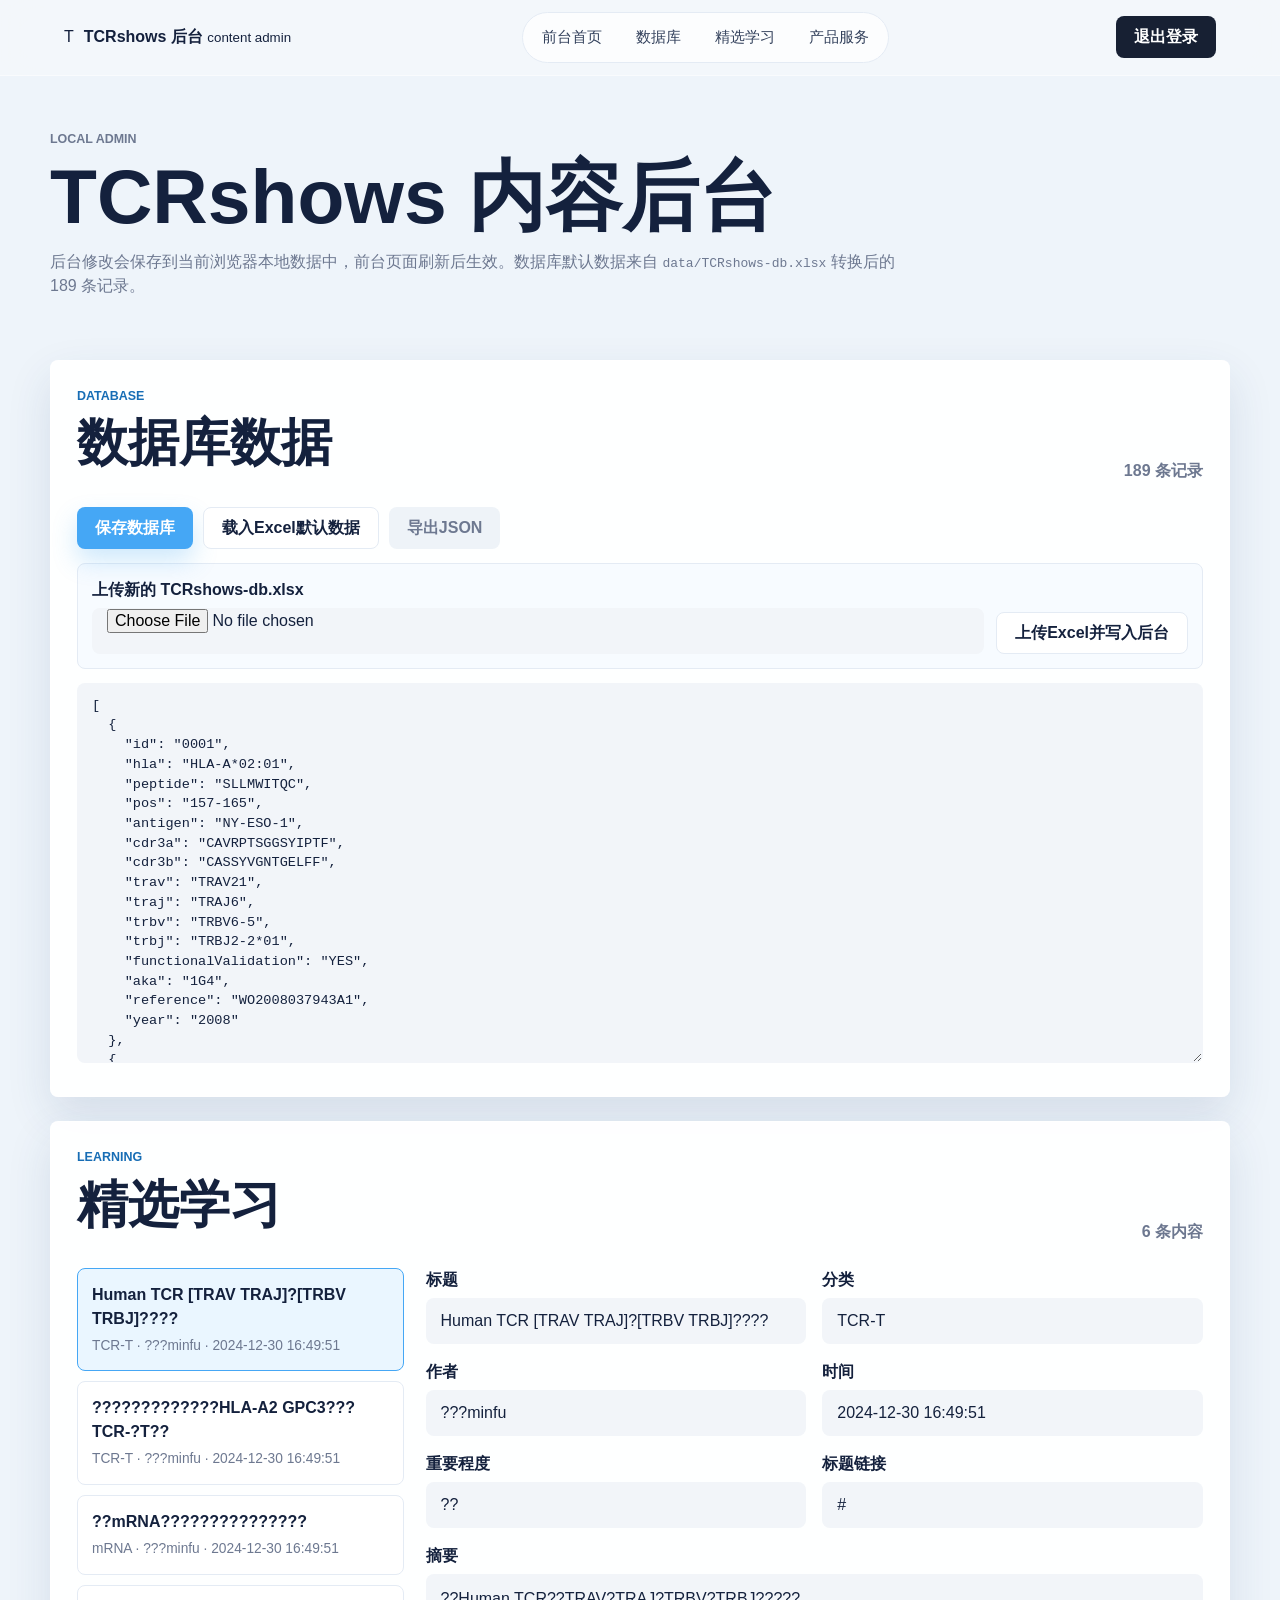
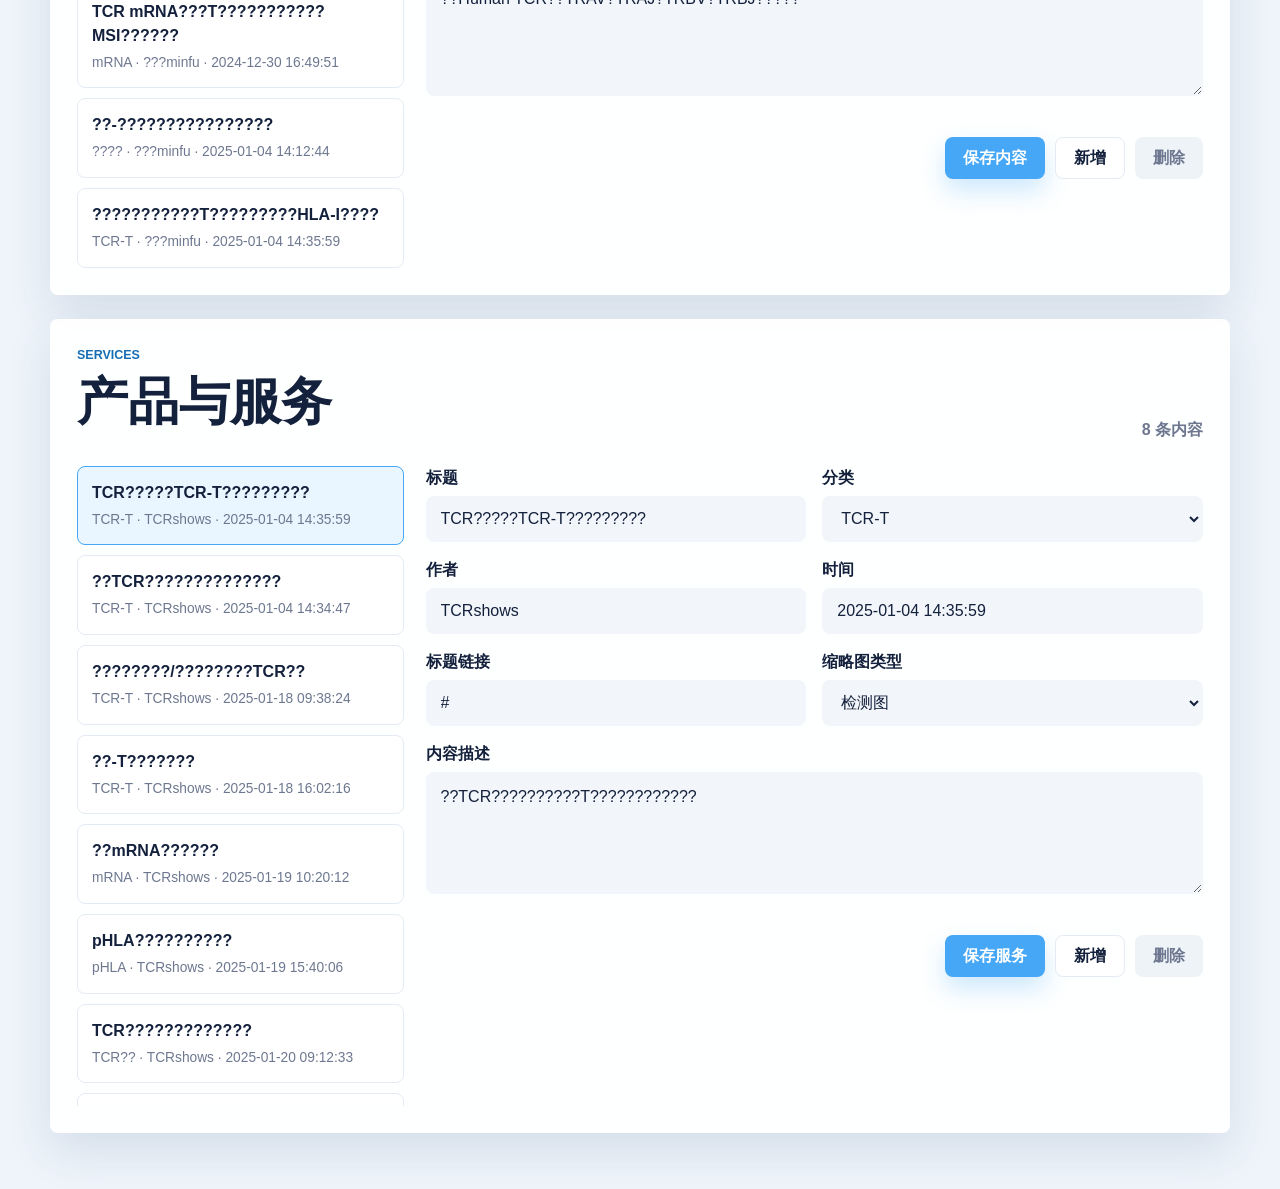
==== admin.html @ 53b0a0fb "Initial TCRshows website" ====
<!doctype html>
<html lang="zh-CN">
  <head>
    <meta charset="UTF-8" />
    <meta name="viewport" content="width=device-width, initial-scale=1.0" />
    <title>TCRshows | 后台管理</title>
    <link rel="icon" href="assets/tcrshows-logo-circle.png" />
    <link rel="stylesheet" href="styles.css" />
  </head>
  <body class="admin-page">
    <header class="site-header" id="top">
      <a class="brand" href="index.html#home" aria-label="返回TCRshows首页">
        <span class="brand-mark">T</span>
        <span>
          <strong>TCRshows 后台</strong>
          <small>content admin</small>
        </span>
      </a>

      <nav class="primary-nav" aria-label="后台导航">
        <a href="index.html">前台首页</a>
        <a href="#admin-db">数据库</a>
        <a href="#admin-articles">精选学习</a>
        <a href="#admin-services">产品服务</a>
      </nav>

      <a class="header-action" href="/api/auth/logout">退出登录</a>
    </header>

    <main class="admin-main">
      <section class="section admin-hero">
        <p class="eyebrow">Local admin</p>
        <h1>TCRshows 内容后台</h1>
        <p>
          后台修改会保存到当前浏览器本地数据中，前台页面刷新后生效。数据库默认数据来自
          <code>data/TCRshows-db.xlsx</code> 转换后的 189 条记录。
        </p>
      </section>

      <section class="section admin-panel" id="admin-db">
        <div class="section-heading inline-heading">
          <div>
            <p class="eyebrow">Database</p>
            <h2>数据库数据</h2>
          </div>
          <span class="admin-count" data-db-count></span>
        </div>

        <div class="admin-actions">
          <button class="button primary" type="button" data-save-db>保存数据库</button>
          <button class="button secondary" type="button" data-load-default-db>载入Excel默认数据</button>
          <button class="button quiet" type="button" data-export-db>导出JSON</button>
        </div>
        <div class="admin-upload">
          <label>
            <span>上传新的 TCRshows-db.xlsx</span>
            <input type="file" accept=".xlsx" data-db-xlsx />
          </label>
          <button class="button secondary" type="button" data-upload-xlsx>上传Excel并写入后台</button>
        </div>
        <textarea
          class="admin-textarea"
          data-db-json
          spellcheck="false"
          aria-label="数据库JSON"
        ></textarea>
      </section>

      <section class="section admin-panel" id="admin-articles">
        <div class="section-heading inline-heading">
          <div>
            <p class="eyebrow">Learning</p>
            <h2>精选学习</h2>
          </div>
          <span class="admin-count" data-article-count></span>
        </div>

        <div class="admin-editor">
          <div class="admin-list" data-article-list-admin></div>
          <form class="admin-form" data-article-form>
            <input type="hidden" name="index" />
            <label>
              <span>标题</span>
              <input name="title" required />
            </label>
            <label>
              <span>分类</span>
              <input name="category" placeholder="TCR-T / mRNA / 肿瘤免疫" required />
            </label>
            <label>
              <span>作者</span>
              <input name="author" required />
            </label>
            <label>
              <span>时间</span>
              <input name="date" placeholder="2025-01-04 14:12:44" required />
            </label>
            <label>
              <span>重要程度</span>
              <input name="level" placeholder="重要 / 一般" />
            </label>
            <label>
              <span>标题链接</span>
              <input name="url" placeholder="detail.html 或 https://..." />
            </label>
            <label class="full-span">
              <span>摘要</span>
              <textarea name="summary" rows="4"></textarea>
            </label>
            <div class="form-actions">
              <button class="button primary" type="submit">保存内容</button>
              <button class="button secondary" type="button" data-new-article>新增</button>
              <button class="button quiet" type="button" data-delete-article>删除</button>
            </div>
          </form>
        </div>
      </section>

      <section class="section admin-panel" id="admin-services">
        <div class="section-heading inline-heading">
          <div>
            <p class="eyebrow">Services</p>
            <h2>产品与服务</h2>
          </div>
          <span class="admin-count" data-service-count></span>
        </div>

        <div class="admin-editor">
          <div class="admin-list" data-service-list-admin></div>
          <form class="admin-form" data-service-form>
            <input type="hidden" name="index" />
            <label>
              <span>标题</span>
              <input name="title" required />
            </label>
            <label>
              <span>分类</span>
              <select name="category" required>
                <option>TCR-T</option>
                <option>mRNA</option>
                <option>pHLA</option>
                <option>TCR蛋白</option>
                <option>细胞株构建</option>
              </select>
            </label>
            <label>
              <span>作者</span>
              <input name="author" required />
            </label>
            <label>
              <span>时间</span>
              <input name="date" placeholder="2025-01-18 16:02:16" required />
            </label>
            <label>
              <span>标题链接</span>
              <input name="url" placeholder="detail.html 或 https://..." />
            </label>
            <label>
              <span>缩略图类型</span>
              <select name="art">
                <option value="assay-plot">检测图</option>
                <option value="apc-art">APC</option>
                <option value="tube-art">试管</option>
                <option value="cell-art">细胞</option>
                <option value="mrna-art">mRNA</option>
                <option value="phla-art">pHLA</option>
                <option value="protein-art">蛋白</option>
              </select>
            </label>
            <label class="full-span">
              <span>内容描述</span>
              <textarea name="text" rows="4"></textarea>
            </label>
            <div class="form-actions">
              <button class="button primary" type="submit">保存服务</button>
              <button class="button secondary" type="button" data-new-service>新增</button>
              <button class="button quiet" type="button" data-delete-service>删除</button>
            </div>
          </form>
        </div>
      </section>
    </main>

    <script src="data/site-data.js"></script>
    <script src="admin.js"></script>
  </body>
</html>
---- styles.css ----
:root {
  --bg: #f4f7fb;
  --panel: #ffffff;
  --ink: #14213d;
  --muted: #6d7890;
  --line: #e4ebf4;
  --blue: #45a7f5;
  --blue-dark: #176db5;
  --mint: #54d7c4;
  --green: #57cc8a;
  --coral: #ff8f70;
  --amber: #f3c85f;
  --shadow: 0 18px 45px rgba(29, 69, 112, 0.12);
  --radius: 8px;
}

* {
  box-sizing: border-box;
}

html {
  scroll-padding-top: 64px;
  scroll-behavior: smooth;
}

body {
  margin: 0;
  background: var(--bg);
  color: var(--ink);
  font-family:
    Inter, "PingFang SC", "Microsoft YaHei", "Noto Sans CJK SC", Arial,
    sans-serif;
  line-height: 1.5;
}

a {
  color: inherit;
  text-decoration: none;
}

button,
input,
select,
textarea {
  font: inherit;
}

button {
  cursor: pointer;
}

img {
  display: block;
  max-width: 100%;
}

[hidden] {
  display: none !important;
}

.sr-only {
  position: absolute;
  width: 1px;
  height: 1px;
  padding: 0;
  margin: -1px;
  overflow: hidden;
  clip: rect(0, 0, 0, 0);
  white-space: nowrap;
  border: 0;
}

.site-header {
  position: sticky;
  top: 0;
  z-index: 20;
  display: flex;
  align-items: center;
  justify-content: space-between;
  gap: 24px;
  min-height: 72px;
  padding: 12px clamp(20px, 5vw, 72px);
  border-bottom: 1px solid rgba(255, 255, 255, 0.44);
  background: rgba(244, 247, 251, 0.86);
  backdrop-filter: blur(18px);
}

.brand {
  display: inline-flex;
  align-items: center;
  gap: 10px;
  min-width: 230px;
}

.brand-logo-frame {
  display: grid;
  width: 48px;
  height: 48px;
  flex: 0 0 auto;
  place-items: center;
  overflow: hidden;
  border: 2px solid rgba(69, 167, 245, 0.18);
  border-radius: 50%;
  background: #fff;
  box-shadow: 0 10px 22px rgba(20, 33, 61, 0.08);
}

.brand-logo {
  width: 100%;
  height: 100%;
  object-fit: cover;
  object-position: center;
}

.brand-text {
  display: grid;
  gap: 1px;
  line-height: 1.1;
}

.brand-text strong {
  color: var(--blue-dark);
  font-size: 1.08rem;
  font-weight: 900;
}

.brand-text small {
  color: var(--muted);
  font-size: 0.72rem;
  white-space: nowrap;
}

.primary-nav {
  display: flex;
  align-items: center;
  gap: 6px;
  padding: 5px;
  border: 1px solid var(--line);
  border-radius: 999px;
  background: rgba(255, 255, 255, 0.75);
}

.primary-nav a {
  padding: 8px 14px;
  border-radius: 999px;
  color: #33415c;
  font-size: 0.95rem;
}

.primary-nav a:hover,
.primary-nav a:focus-visible {
  background: #e9f5ff;
  color: var(--blue-dark);
}

.header-action,
.button {
  display: inline-flex;
  min-height: 42px;
  align-items: center;
  justify-content: center;
  border: 0;
  border-radius: var(--radius);
  font-weight: 700;
  transition:
    transform 160ms ease,
    box-shadow 160ms ease,
    background 160ms ease;
}

.header-action {
  padding: 0 18px;
  background: #172033;
  color: #fff;
  white-space: nowrap;
}

.button {
  padding: 0 18px;
}

.button:hover,
.header-action:hover {
  transform: translateY(-1px);
}

.button.primary {
  background: var(--blue);
  color: #fff;
  box-shadow: 0 12px 25px rgba(69, 167, 245, 0.25);
}

.button.secondary {
  border: 1px solid var(--line);
  background: #fff;
  color: var(--ink);
}

.button.quiet {
  background: #eef3f8;
  color: var(--muted);
}

.login-page {
  min-height: 100vh;
  background:
    radial-gradient(circle at 20% 16%, rgba(84, 215, 196, 0.22), transparent 32%),
    radial-gradient(circle at 84% 18%, rgba(69, 167, 245, 0.22), transparent 30%),
    var(--bg);
}

.login-shell {
  display: grid;
  min-height: 100vh;
  place-items: center;
  padding: 28px;
}

.login-card {
  width: min(430px, 100%);
  padding: 28px;
  border: 1px solid rgba(255, 255, 255, 0.78);
  border-radius: var(--radius);
  background: rgba(255, 255, 255, 0.94);
  box-shadow: var(--shadow);
}

.login-brand {
  display: inline-flex;
  align-items: center;
  gap: 12px;
  margin-bottom: 24px;
}

.login-logo-frame {
  display: grid;
  width: 54px;
  height: 54px;
  place-items: center;
  overflow: hidden;
  border: 2px solid rgba(69, 167, 245, 0.18);
  border-radius: 50%;
  background: #fff;
}

.login-logo {
  width: 100%;
  height: 100%;
  object-fit: cover;
}

.login-brand strong,
.login-brand small {
  display: block;
}

.login-brand strong {
  color: var(--blue-dark);
  font-size: 1.16rem;
}

.login-brand small,
.login-card p {
  color: var(--muted);
}

.login-card h1 {
  font-size: clamp(2rem, 5vw, 3rem);
}

.login-error {
  padding: 10px 12px;
  border: 1px solid rgba(255, 143, 112, 0.42);
  border-radius: var(--radius);
  background: rgba(255, 143, 112, 0.12);
  color: #b94d33;
  font-weight: 700;
}

.login-form {
  display: grid;
  gap: 16px;
  margin-top: 22px;
}

.section {
  width: min(1180px, calc(100% - 40px));
  margin: 0 auto;
  scroll-margin-top: 64px;
}

.hero {
  position: relative;
  display: grid;
  grid-template-columns: minmax(0, 1.04fr) minmax(350px, 0.76fr);
  gap: 28px;
  min-height: calc(100vh - 72px);
  padding: 68px 0 44px;
  align-items: center;
}

.hero::before {
  position: absolute;
  inset: 18px -6vw auto -6vw;
  z-index: -1;
  height: min(70vh, 620px);
  border-bottom-left-radius: 60px;
  border-bottom-right-radius: 60px;
  background:
    radial-gradient(circle at 78% 18%, rgba(243, 200, 95, 0.28), transparent 24%),
    linear-gradient(135deg, #4c9bf4 0%, #56dac2 62%, #f4fbf7 100%);
  content: "";
}

.hero-content {
  max-width: 720px;
  color: #fff;
}

.eyebrow {
  margin: 0 0 10px;
  color: var(--blue-dark);
  font-size: 0.78rem;
  font-weight: 800;
  letter-spacing: 0;
  text-transform: uppercase;
}

.hero .eyebrow {
  color: rgba(255, 255, 255, 0.86);
}

h1,
h2,
h3,
p {
  margin-top: 0;
}

h1 {
  margin-bottom: 14px;
  font-size: clamp(3.2rem, 8vw, 6.5rem);
  line-height: 0.98;
  letter-spacing: 0;
}

h2 {
  margin-bottom: 12px;
  font-size: clamp(2rem, 4vw, 3.3rem);
  line-height: 1.08;
  letter-spacing: 0;
}

h3 {
  margin-bottom: 8px;
  font-size: 1.2rem;
  letter-spacing: 0;
}

.hero-copy {
  max-width: 660px;
  color: rgba(255, 255, 255, 0.92);
  font-size: clamp(1.04rem, 1.8vw, 1.28rem);
}

.global-search {
  display: grid;
  grid-template-columns: 28px minmax(0, 1fr) auto;
  gap: 10px;
  align-items: center;
  max-width: 720px;
  min-height: 62px;
  margin: 30px 0 18px;
  padding: 8px 8px 8px 20px;
  border-radius: 999px;
  background: #fff;
  box-shadow: var(--shadow);
}

.search-icon {
  position: relative;
  width: 22px;
  height: 22px;
  border: 3px solid #95a2b6;
  border-radius: 50%;
}

.search-icon::after {
  position: absolute;
  right: -8px;
  bottom: -6px;
  width: 10px;
  height: 3px;
  border-radius: 99px;
  background: #95a2b6;
  transform: rotate(45deg);
  content: "";
}

.global-search input {
  min-width: 0;
  border: 0;
  outline: 0;
  color: var(--ink);
}

.global-search button {
  min-height: 46px;
  padding: 0 22px;
  border: 0;
  border-radius: 999px;
  background: #172033;
  color: #fff;
  font-weight: 700;
}

.hero-actions {
  display: flex;
  flex-wrap: wrap;
  gap: 12px;
}

.hero-panel {
  align-self: stretch;
  display: flex;
  flex-direction: column;
  gap: 16px;
  justify-content: center;
}

.metric-row {
  display: grid;
  grid-template-columns: repeat(2, minmax(0, 1fr));
  gap: 14px;
}

.metric-row > div,
.therapy-card,
.db-form,
.results-card,
.article-card,
.service-card,
.phone-reference {
  border: 1px solid rgba(255, 255, 255, 0.72);
  border-radius: var(--radius);
  background: rgba(255, 255, 255, 0.94);
  box-shadow: var(--shadow);
}

.metric-row > div {
  padding: 18px;
}

.metric {
  display: block;
  color: var(--blue-dark);
  font-size: 2.4rem;
  font-weight: 900;
  line-height: 1;
}

.metric-label {
  color: var(--muted);
  font-size: 0.9rem;
}

.therapy-card {
  overflow: hidden;
}

.therapy-carousel {
  position: relative;
  overflow: hidden;
  background: #eef7f7;
}

.therapy-track {
  display: flex;
  transition: transform 0.52s ease;
}

.therapy-slide {
  position: relative;
  flex: 0 0 100%;
  margin: 0;
  background: #eef7f7;
  overflow: hidden;
}

.therapy-card img {
  width: 100%;
  height: 360px;
  object-fit: contain;
  object-position: center;
  background: #eef7f7;
}

.therapy-slide figcaption {
  position: absolute;
  top: 14px;
  right: 14px;
  min-height: 30px;
  padding: 5px 10px;
  border-radius: 999px;
  background: rgba(255, 255, 255, 0.9);
  color: var(--blue-dark);
  font-size: 0.86rem;
  font-weight: 800;
  backdrop-filter: blur(8px);
}

.therapy-dots {
  position: absolute;
  right: 14px;
  bottom: 14px;
  display: flex;
  gap: 7px;
}

.therapy-dots button {
  width: 9px;
  height: 9px;
  padding: 0;
  border: 0;
  border-radius: 999px;
  background: rgba(255, 255, 255, 0.72);
  box-shadow: 0 0 0 1px rgba(23, 109, 181, 0.16);
  cursor: pointer;
}

.therapy-dots button.active {
  width: 24px;
  background: var(--blue-dark);
}

.therapy-card h2 {
  color: #4dbdb6;
  font-size: clamp(1.8rem, 3vw, 2.8rem);
}

.therapy-card p {
  color: var(--muted);
  margin-bottom: 0;
}

.quick-links {
  display: grid;
  grid-template-columns: repeat(3, minmax(0, 1fr));
  gap: 18px;
  margin-top: 8px;
  margin-bottom: 76px;
}

.quick-card {
  min-height: 142px;
  padding: 24px;
  border-radius: var(--radius);
  color: #111827;
  overflow: hidden;
  position: relative;
  box-shadow: var(--shadow);
}

.quick-card::after {
  position: absolute;
  right: -28px;
  bottom: -52px;
  width: 160px;
  height: 160px;
  border-radius: 32px;
  background: rgba(255, 255, 255, 0.22);
  transform: rotate(45deg);
  content: "";
}

.quick-card span,
.quick-card strong {
  display: block;
  position: relative;
  z-index: 1;
}

.quick-card span {
  margin-bottom: 18px;
  font-size: 1.85rem;
}

.quick-card strong {
  color: rgba(20, 33, 61, 0.62);
  font-size: 1.04rem;
}

.quick-card.blue {
  background: linear-gradient(135deg, #b8d8ff, #6eaaf9);
}

.quick-card.mint {
  background: linear-gradient(135deg, #b8fff0, #4cd8c3);
}

.quick-card.coral {
  background: linear-gradient(135deg, #ffe0c3, #ff9275);
}

.section-heading {
  max-width: 760px;
  margin-bottom: 24px;
}

#learning {
  scroll-margin-top: 68px;
}

#database,
#services {
  scroll-margin-top: 0;
}

.section-heading p:not(.eyebrow) {
  color: var(--muted);
}

.inline-heading {
  display: flex;
  align-items: end;
  justify-content: space-between;
  gap: 24px;
  max-width: none;
}

.split-section,
.services-section {
  padding: 72px 0 48px;
}

.database-layout {
  display: grid;
  grid-template-columns: 1fr;
  gap: 18px;
  align-items: start;
  min-width: 0;
}

.db-form,
.results-card {
  min-width: 0;
  max-width: 100%;
  padding: 22px;
}

.results-card {
  overflow: hidden;
}

.form-grid {
  display: grid;
  gap: 16px;
}

.db-form .form-grid {
  grid-template-columns: repeat(auto-fit, minmax(170px, 1fr));
}

label span {
  display: block;
  margin-bottom: 6px;
  color: var(--ink);
  font-weight: 800;
}

input,
select,
textarea {
  width: 100%;
  padding: 0 14px;
  border: 1px solid transparent;
  border-radius: var(--radius);
  background: #f2f5f9;
  color: var(--ink);
  outline: 0;
}

input,
select {
  min-height: 46px;
}

textarea {
  min-height: 110px;
  padding-block: 12px;
  resize: vertical;
}

input:focus,
select:focus,
textarea:focus {
  border-color: var(--blue);
  background: #fff;
  box-shadow: 0 0 0 4px rgba(69, 167, 245, 0.12);
}

.form-actions {
  display: flex;
  justify-content: flex-end;
  gap: 10px;
  margin-top: 18px;
}

.results-head {
  display: flex;
  align-items: center;
  justify-content: space-between;
  gap: 16px;
  margin-bottom: 12px;
}

.results-head span {
  color: var(--muted);
  font-size: 0.92rem;
}

.table-wrap {
  width: 100%;
  max-width: 100%;
  overflow-x: auto;
  overscroll-behavior-x: contain;
  padding-bottom: 4px;
}

table {
  width: 100%;
  min-width: 1620px;
  border-collapse: collapse;
}

th,
td {
  padding: 13px 12px;
  border-bottom: 1px solid var(--line);
  text-align: left;
  vertical-align: top;
}

th {
  color: #53627a;
  font-size: 0.82rem;
  white-space: nowrap;
  text-transform: uppercase;
}

td {
  color: #1d2a44;
  font-size: 0.95rem;
}

.segmented,
.chip-row {
  display: flex;
  gap: 8px;
  overflow-x: auto;
  padding-bottom: 2px;
}

.segmented button,
.chip-row button {
  min-height: 40px;
  padding: 0 16px;
  border: 1px solid var(--line);
  border-radius: 999px;
  background: #fff;
  color: #22304a;
  white-space: nowrap;
}

.segmented button.active,
.chip-row button.active {
  border-color: transparent;
  background: var(--blue);
  color: #fff;
}

.article-grid {
  display: grid;
  grid-template-columns: repeat(3, minmax(0, 1fr));
  gap: 18px;
  margin-bottom: 48px;
}

.article-card {
  position: relative;
  min-height: 210px;
  padding: 22px;
  overflow: hidden;
}

.article-card.important::after,
.article-card.normal::after {
  position: absolute;
  top: 0;
  right: 0;
  min-width: 74px;
  padding: 9px 14px;
  border-bottom-left-radius: var(--radius);
  color: #fff;
  text-align: center;
  font-weight: 800;
  content: attr(data-level);
}

.article-card.important::after {
  background: var(--blue);
}

.article-card.normal::after {
  background: var(--green);
}

.article-card h3 {
  width: calc(100% - 58px);
  min-height: 72px;
  font-size: 1.2rem;
}

.title-link {
  color: inherit;
}

.title-link:hover,
.title-link:focus-visible {
  color: var(--blue-dark);
}

.card-summary {
  margin: 14px 0 0;
  color: var(--muted);
  font-size: 0.92rem;
}

.tag {
  display: inline-flex;
  align-items: center;
  min-height: 28px;
  padding: 0 10px;
  border-radius: 3px;
  background: #dcefff;
  color: var(--blue-dark);
  font-weight: 700;
}

.article-card[data-category="mRNA"] .tag {
  background: #dff8f0;
  color: #279f79;
}

.article-card[data-category="肿瘤免疫"] .tag {
  background: #fff2d1;
  color: #ad7622;
}

.card-meta {
  display: flex;
  justify-content: space-between;
  gap: 16px;
  margin-top: 28px;
  padding-top: 14px;
  border-top: 1px solid var(--line);
  color: #8a95a8;
  font-size: 0.9rem;
}

.service-layout {
  display: grid;
  grid-template-columns: minmax(0, 1fr) 300px;
  gap: 22px;
  align-items: start;
}

.service-list {
  display: grid;
  gap: 16px;
}

.service-card {
  display: grid;
  grid-template-columns: 170px minmax(0, 1fr);
  gap: 22px;
  min-height: 172px;
  padding: 18px;
  align-items: center;
}

.service-art {
  display: grid;
  height: 132px;
  place-items: center;
  border-radius: var(--radius);
  background:
    linear-gradient(135deg, rgba(84, 215, 196, 0.17), rgba(69, 167, 245, 0.2)),
    #f7fbff;
  overflow: hidden;
}

.assay-plot,
.apc-art,
.tube-art,
.cell-art,
.mrna-art,
.phla-art,
.protein-art {
  display: block;
  position: relative;
  width: 110px;
  height: 86px;
}

.assay-plot {
  border-left: 2px solid #33415c;
  border-bottom: 2px solid #33415c;
  background:
    radial-gradient(circle at 31% 36%, #4c9bf4 0 3px, transparent 4px),
    radial-gradient(circle at 72% 28%, #54d7c4 0 3px, transparent 4px),
    radial-gradient(circle at 62% 68%, #ff8f70 0 3px, transparent 4px),
    radial-gradient(circle at 42% 58%, #7f8cff 0 3px, transparent 4px);
}

.assay-plot::before,
.assay-plot::after {
  position: absolute;
  background: #8894a7;
  content: "";
}

.assay-plot::before {
  left: 50%;
  top: 0;
  width: 1px;
  height: 100%;
}

.assay-plot::after {
  left: 0;
  top: 50%;
  width: 100%;
  height: 1px;
}

.apc-art::before {
  position: absolute;
  inset: 16px 50px 16px 0;
  border: 3px solid #30b894;
  border-radius: 52% 44% 48% 58%;
  background: #c7f5df;
  content: "APC";
  display: grid;
  place-items: center;
  color: #1e795f;
  font-weight: 900;
}

.apc-art::after {
  position: absolute;
  right: 0;
  top: 32px;
  width: 34px;
  height: 22px;
  border: 2px solid #f0b840;
  background: #fff4c9;
  content: "";
}

.tube-art::before {
  position: absolute;
  left: 46px;
  top: 10px;
  width: 28px;
  height: 72px;
  border-radius: 0 0 16px 16px;
  background: linear-gradient(#fff 0 45%, #f3c85f 46%);
  box-shadow: inset 0 0 0 2px #cdd7e5;
  content: "";
}

.tube-art::after {
  position: absolute;
  left: 14px;
  top: 34px;
  width: 56px;
  height: 10px;
  border-radius: 99px;
  background: #a8b2c2;
  transform: rotate(32deg);
  content: "";
}

.cell-art {
  border-radius: 50%;
  background: radial-gradient(circle at 58% 46%, #fff 0 10%, transparent 11%),
    #74d8a6;
  box-shadow:
    22px 8px 0 -10px #ff8f70,
    52px 18px 0 -12px #45a7f5,
    36px 50px 0 -13px #f3c85f;
}

.mrna-art,
.phla-art,
.protein-art {
  border-radius: 999px;
}

.mrna-art {
  background:
    repeating-linear-gradient(115deg, #45a7f5 0 8px, transparent 8px 18px),
    linear-gradient(90deg, transparent 10%, #54d7c4 10% 90%, transparent 90%);
}

.phla-art {
  background:
    radial-gradient(circle at 28% 48%, #f3c85f 0 12px, transparent 13px),
    radial-gradient(circle at 55% 48%, #45a7f5 0 12px, transparent 13px),
    radial-gradient(circle at 82% 48%, #ff8f70 0 12px, transparent 13px);
}

.protein-art {
  background:
    radial-gradient(circle at 15% 50%, #45a7f5 0 12px, transparent 13px),
    radial-gradient(circle at 38% 35%, #54d7c4 0 12px, transparent 13px),
    radial-gradient(circle at 60% 56%, #f3c85f 0 12px, transparent 13px),
    radial-gradient(circle at 82% 40%, #ff8f70 0 12px, transparent 13px);
}

.service-content h3 {
  font-size: clamp(1.15rem, 2vw, 1.55rem);
}

.service-content p {
  color: var(--muted);
}

.qr-panel {
  position: sticky;
  top: 96px;
  display: grid;
  gap: 12px;
  justify-self: end;
  width: min(100%, 220px);
}

.qr-card {
  overflow: hidden;
  padding: 12px;
  border: 1px solid rgba(255, 255, 255, 0.72);
  border-radius: var(--radius);
  background: rgba(255, 255, 255, 0.94);
  box-shadow: var(--shadow);
}

.qr-card img {
  width: 100%;
  aspect-ratio: 1;
  object-fit: contain;
  border-radius: var(--radius);
  background: #fff;
}

.qr-card strong {
  display: block;
  margin-top: 8px;
  text-align: center;
  font-size: 0.9rem;
}

.admin-page {
  background: #eef4fa;
}

.admin-main {
  padding-bottom: 56px;
}

.admin-hero {
  padding: 54px 0 22px;
}

.admin-hero h1 {
  margin-bottom: 16px;
  color: var(--ink);
  font-size: clamp(2.4rem, 6vw, 4.8rem);
}

.admin-hero p {
  max-width: 860px;
  color: var(--muted);
}

.admin-panel {
  margin-top: 24px;
  padding: 26px;
  border: 1px solid rgba(255, 255, 255, 0.72);
  border-radius: var(--radius);
  background: rgba(255, 255, 255, 0.94);
  box-shadow: var(--shadow);
}

.admin-count {
  color: var(--muted);
  font-weight: 700;
  white-space: nowrap;
}

.admin-actions {
  display: flex;
  flex-wrap: wrap;
  gap: 10px;
  margin-bottom: 14px;
}

.admin-upload {
  display: grid;
  grid-template-columns: minmax(260px, 1fr) auto;
  gap: 12px;
  align-items: end;
  margin-bottom: 14px;
  padding: 14px;
  border: 1px solid var(--line);
  border-radius: var(--radius);
  background: #f7fbff;
}

.admin-textarea {
  min-height: 380px;
  font-family: Consolas, "Courier New", monospace;
  font-size: 0.85rem;
  line-height: 1.45;
}

.admin-editor {
  display: grid;
  grid-template-columns: minmax(240px, 0.42fr) minmax(0, 1fr);
  gap: 22px;
  align-items: start;
}

.admin-list {
  display: grid;
  gap: 10px;
  max-height: 640px;
  overflow: auto;
}

.admin-list button {
  width: 100%;
  padding: 14px;
  border: 1px solid var(--line);
  border-radius: var(--radius);
  background: #fff;
  color: var(--ink);
  text-align: left;
}

.admin-list button.active {
  border-color: var(--blue);
  background: #eaf6ff;
}

.admin-list strong,
.admin-list span {
  display: block;
}

.admin-list strong {
  margin-bottom: 5px;
}

.admin-list span {
  color: var(--muted);
  font-size: 0.86rem;
}

.admin-form {
  display: grid;
  grid-template-columns: repeat(2, minmax(0, 1fr));
  gap: 16px;
}

.admin-form .full-span,
.admin-form .form-actions {
  grid-column: 1 / -1;
}

.site-footer {
  display: flex;
  align-items: center;
  justify-content: space-between;
  gap: 20px;
  width: min(1180px, calc(100% - 40px));
  margin: 46px auto 28px;
  padding: 24px 0;
  border-top: 1px solid var(--line);
  color: var(--muted);
}

.site-footer strong {
  color: var(--ink);
}

.site-footer p {
  margin: 4px 0 0;
}

.site-footer a {
  color: var(--blue-dark);
  font-weight: 700;
  white-space: nowrap;
}

@media (max-width: 980px) {
  .site-header {
    align-items: stretch;
    flex-wrap: wrap;
    gap: 12px;
  }

  .primary-nav {
    order: 3;
    width: 100%;
    justify-content: space-between;
    overflow-x: auto;
  }

  .hero,
  .database-layout,
  .service-layout {
    grid-template-columns: 1fr;
  }

  .hero {
    min-height: 0;
    padding-top: 46px;
  }

  .hero-panel {
    align-self: auto;
  }

  .article-grid {
    grid-template-columns: repeat(2, minmax(0, 1fr));
  }

  .qr-panel {
    position: static;
    max-width: 360px;
  }

  .admin-editor {
    grid-template-columns: 1fr;
  }
}

@media (max-width: 680px) {
  .site-header {
    padding: 12px 16px;
  }

  .brand {
    min-width: 0;
  }

  .header-action {
    display: none;
  }

  .brand-logo-frame {
    width: 42px;
    height: 42px;
  }

  .brand-text small {
    display: none;
  }

  .section {
    width: min(100% - 24px, 1180px);
  }

  .hero::before {
    inset-inline: -16px;
    border-bottom-left-radius: 28px;
    border-bottom-right-radius: 28px;
  }

  .global-search {
    grid-template-columns: 24px minmax(0, 1fr);
    padding-right: 16px;
    border-radius: 26px;
  }

  .global-search button {
    grid-column: 1 / -1;
  }

  .hero-actions,
  .form-actions {
    display: grid;
    grid-template-columns: 1fr 1fr;
  }

  .metric-row,
  .quick-links,
  .article-grid {
    grid-template-columns: 1fr;
  }

  .therapy-card img {
    height: 300px;
  }

  .inline-heading {
    align-items: flex-start;
    flex-direction: column;
  }

  .service-card {
    grid-template-columns: 1fr;
  }

  .admin-panel {
    padding: 18px;
  }

  .admin-form {
    grid-template-columns: 1fr;
  }

  .admin-upload {
    grid-template-columns: 1fr;
  }

  .service-art {
    height: 120px;
  }

  .article-card h3 {
    width: 100%;
    padding-right: 58px;
  }

  .site-footer {
    align-items: flex-start;
    flex-direction: column;
  }
}
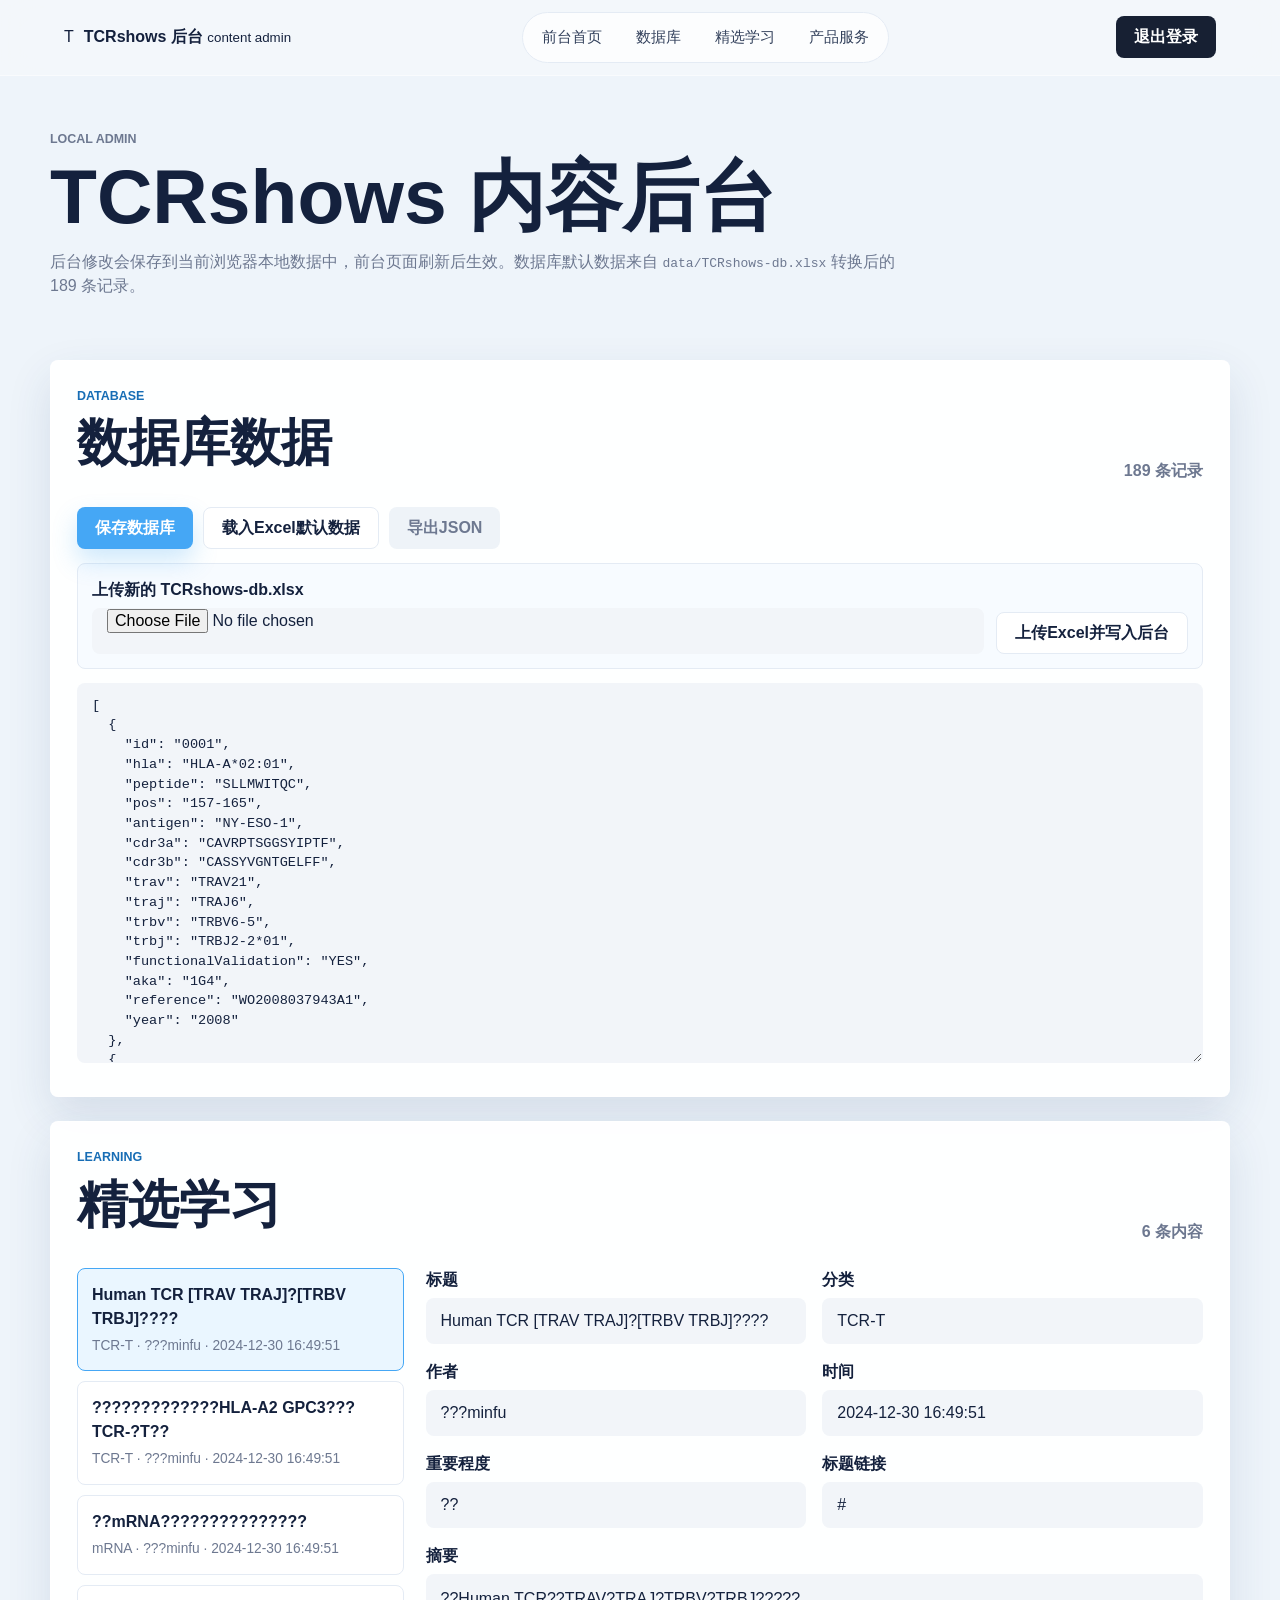
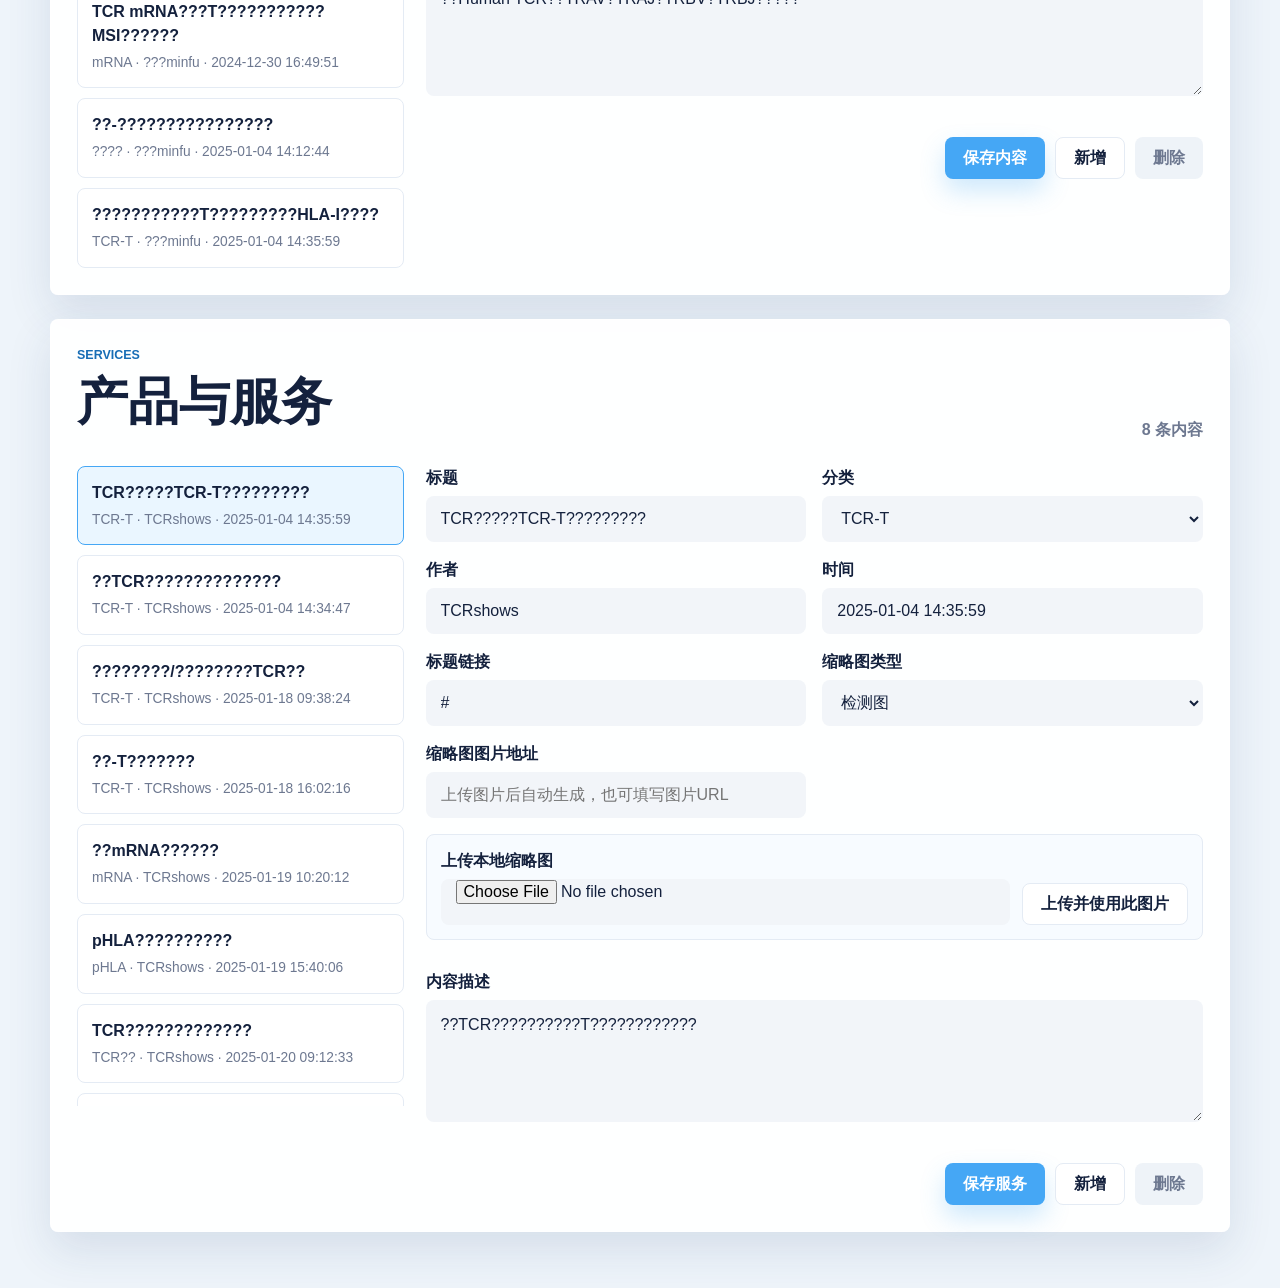
==== commit e0ebb94b: "Add service thumbnail uploads" ====
--- a/admin.html
+++ b/admin.html
@@ -167,6 +167,19 @@
                 <option value="protein-art">蛋白</option>
               </select>
             </label>
+            <label>
+              <span>缩略图图片地址</span>
+              <input name="image" placeholder="上传图片后自动生成，也可填写图片URL" />
+            </label>
+            <div class="admin-upload full-span">
+              <label>
+                <span>上传本地缩略图</span>
+                <input type="file" accept="image/*" data-service-image-file />
+              </label>
+              <button class="button secondary" type="button" data-upload-service-image>
+                上传并使用此图片
+              </button>
+            </div>
             <label class="full-span">
               <span>内容描述</span>
               <textarea name="text" rows="4"></textarea>
--- a/styles.css
+++ b/styles.css
@@ -900,6 +900,12 @@
   overflow: hidden;
 }
 
+.service-upload-image {
+  width: 100%;
+  height: 100%;
+  object-fit: cover;
+}
+
 .assay-plot,
 .apc-art,
 .tube-art,
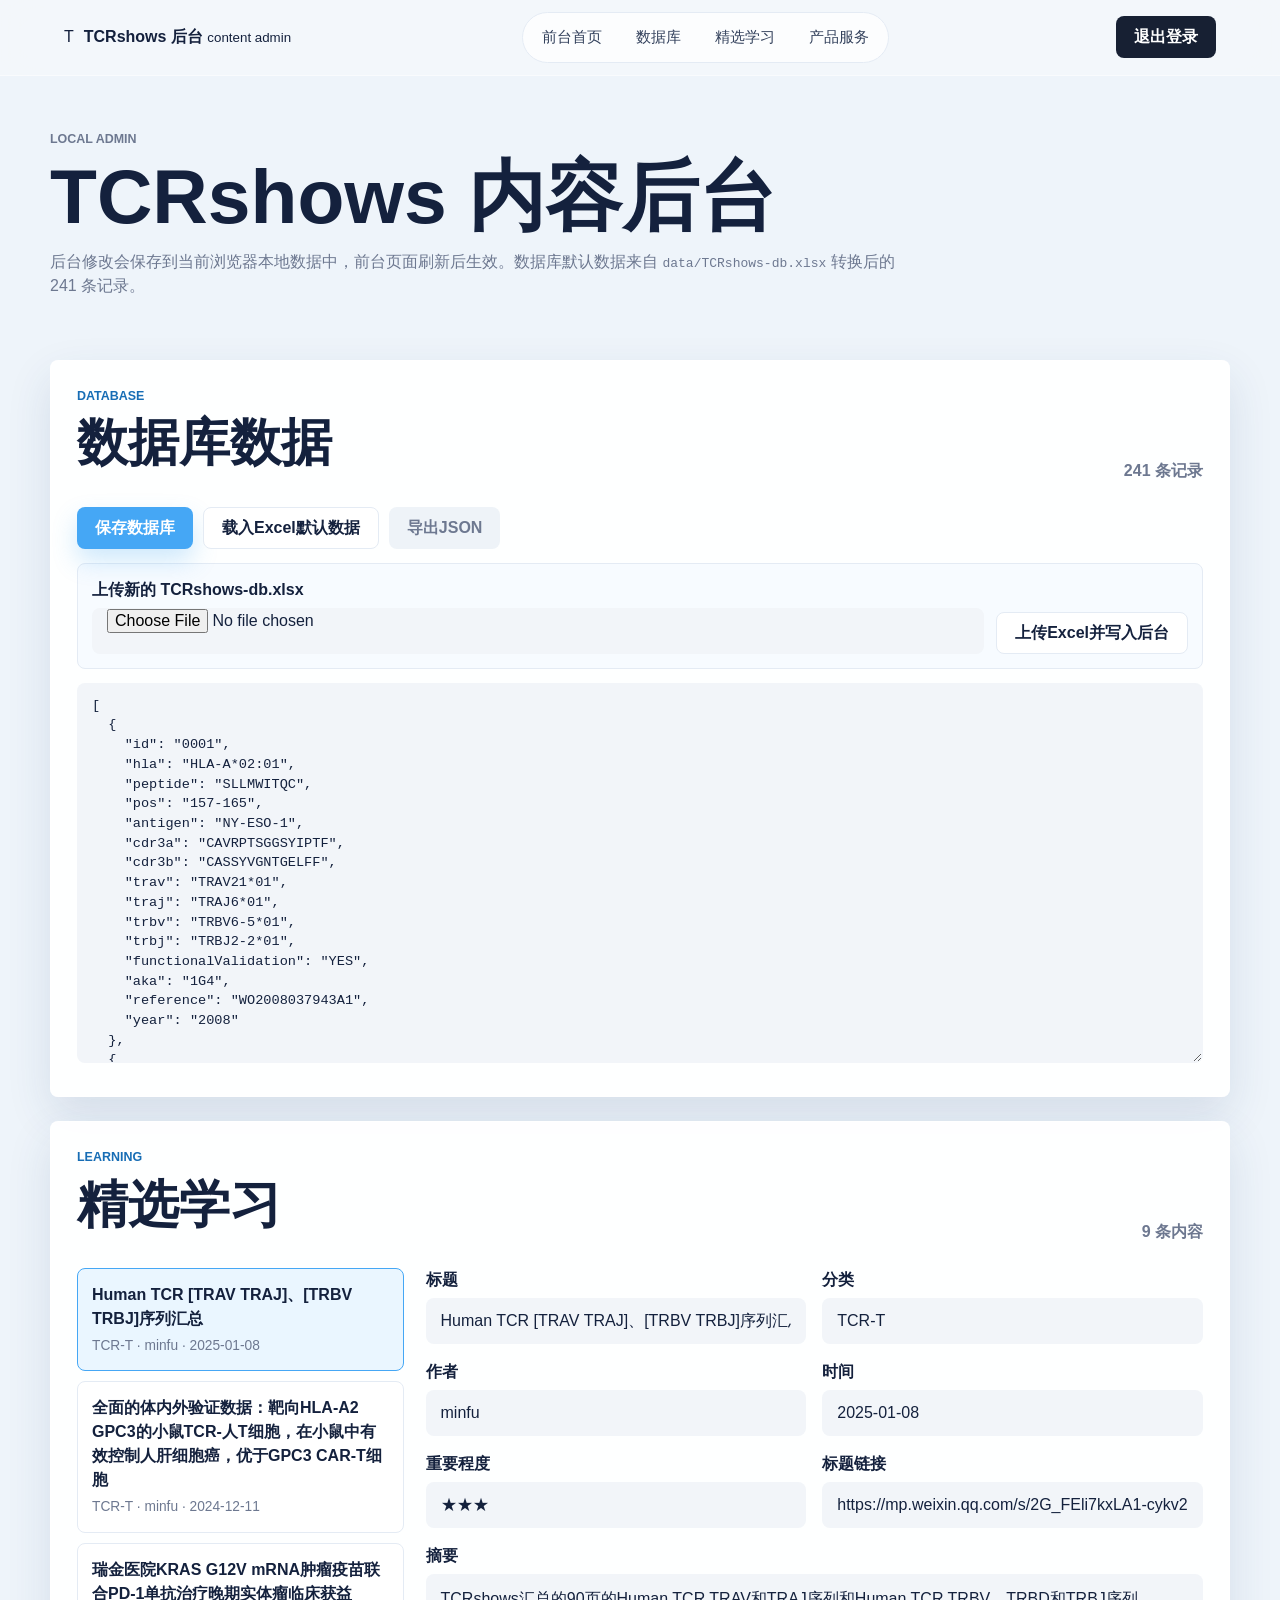
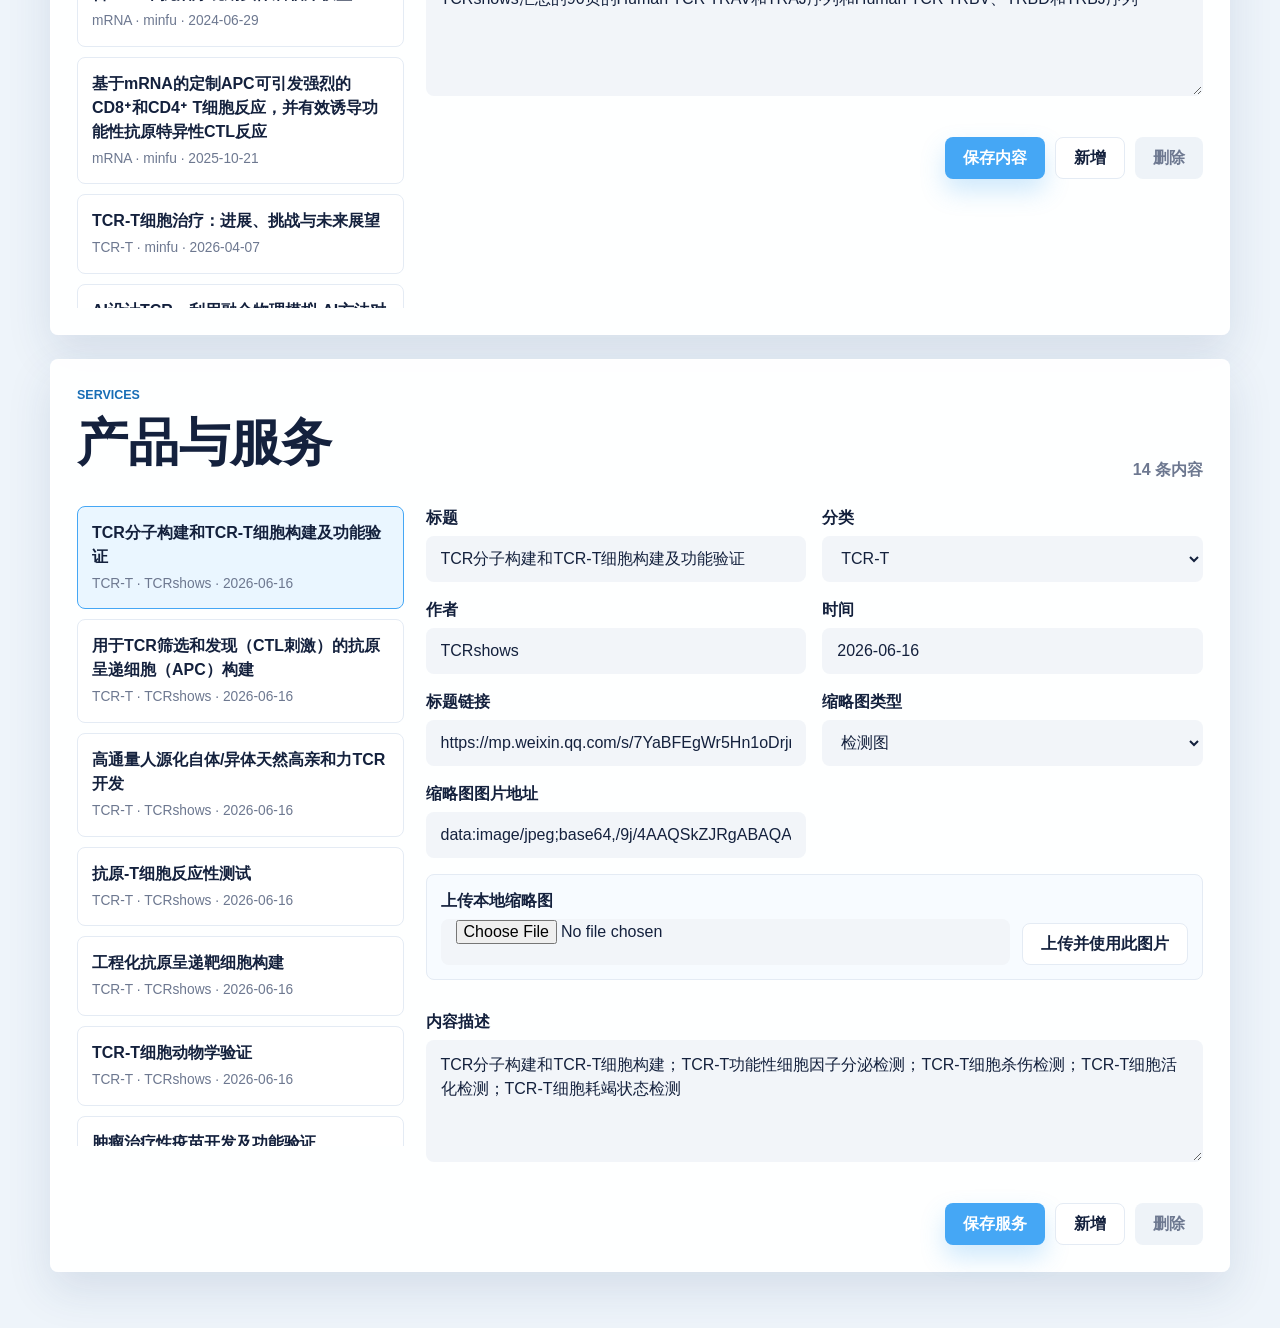
==== commit c6294f43: "Sync displayed database record count" ====
--- a/admin.html
+++ b/admin.html
@@ -33,7 +33,7 @@
         <h1>TCRshows 内容后台</h1>
         <p>
           后台修改会保存到当前浏览器本地数据中，前台页面刷新后生效。数据库默认数据来自
-          <code>data/TCRshows-db.xlsx</code> 转换后的 189 条记录。
+          <code>data/TCRshows-db.xlsx</code> 转换后的 <span data-admin-db-total>189</span> 条记录。
         </p>
       </section>
 
--- a/styles.css
+++ b/styles.css
@@ -870,28 +870,29 @@
 
 .service-layout {
   display: grid;
-  grid-template-columns: minmax(0, 1fr) 300px;
+  grid-template-columns: minmax(0, 1fr) 240px;
+  gap: 14px;
+  align-items: start;
+}
+
+.service-list {
+  display: grid;
+  gap: 16px;
+}
+
+.service-card {
+  display: grid;
+  grid-template-columns: 164px minmax(0, 1fr);
   gap: 22px;
-  align-items: start;
-}
-
-.service-list {
-  display: grid;
-  gap: 16px;
-}
-
-.service-card {
-  display: grid;
-  grid-template-columns: 170px minmax(0, 1fr);
-  gap: 22px;
-  min-height: 172px;
+  min-height: 182px;
   padding: 18px;
   align-items: center;
 }
 
 .service-art {
   display: grid;
-  height: 132px;
+  width: 164px;
+  aspect-ratio: 1;
   place-items: center;
   border-radius: var(--radius);
   background:
@@ -903,7 +904,8 @@
 .service-upload-image {
   width: 100%;
   height: 100%;
-  object-fit: cover;
+  object-fit: contain;
+  background: #fff;
 }
 
 .assay-plot,
@@ -1049,7 +1051,7 @@
   display: grid;
   gap: 12px;
   justify-self: end;
-  width: min(100%, 220px);
+  width: min(100%, 200px);
 }
 
 .qr-card {
@@ -1343,7 +1345,7 @@
   }
 
   .service-art {
-    height: 120px;
+    width: 100%;
   }
 
   .article-card h3 {
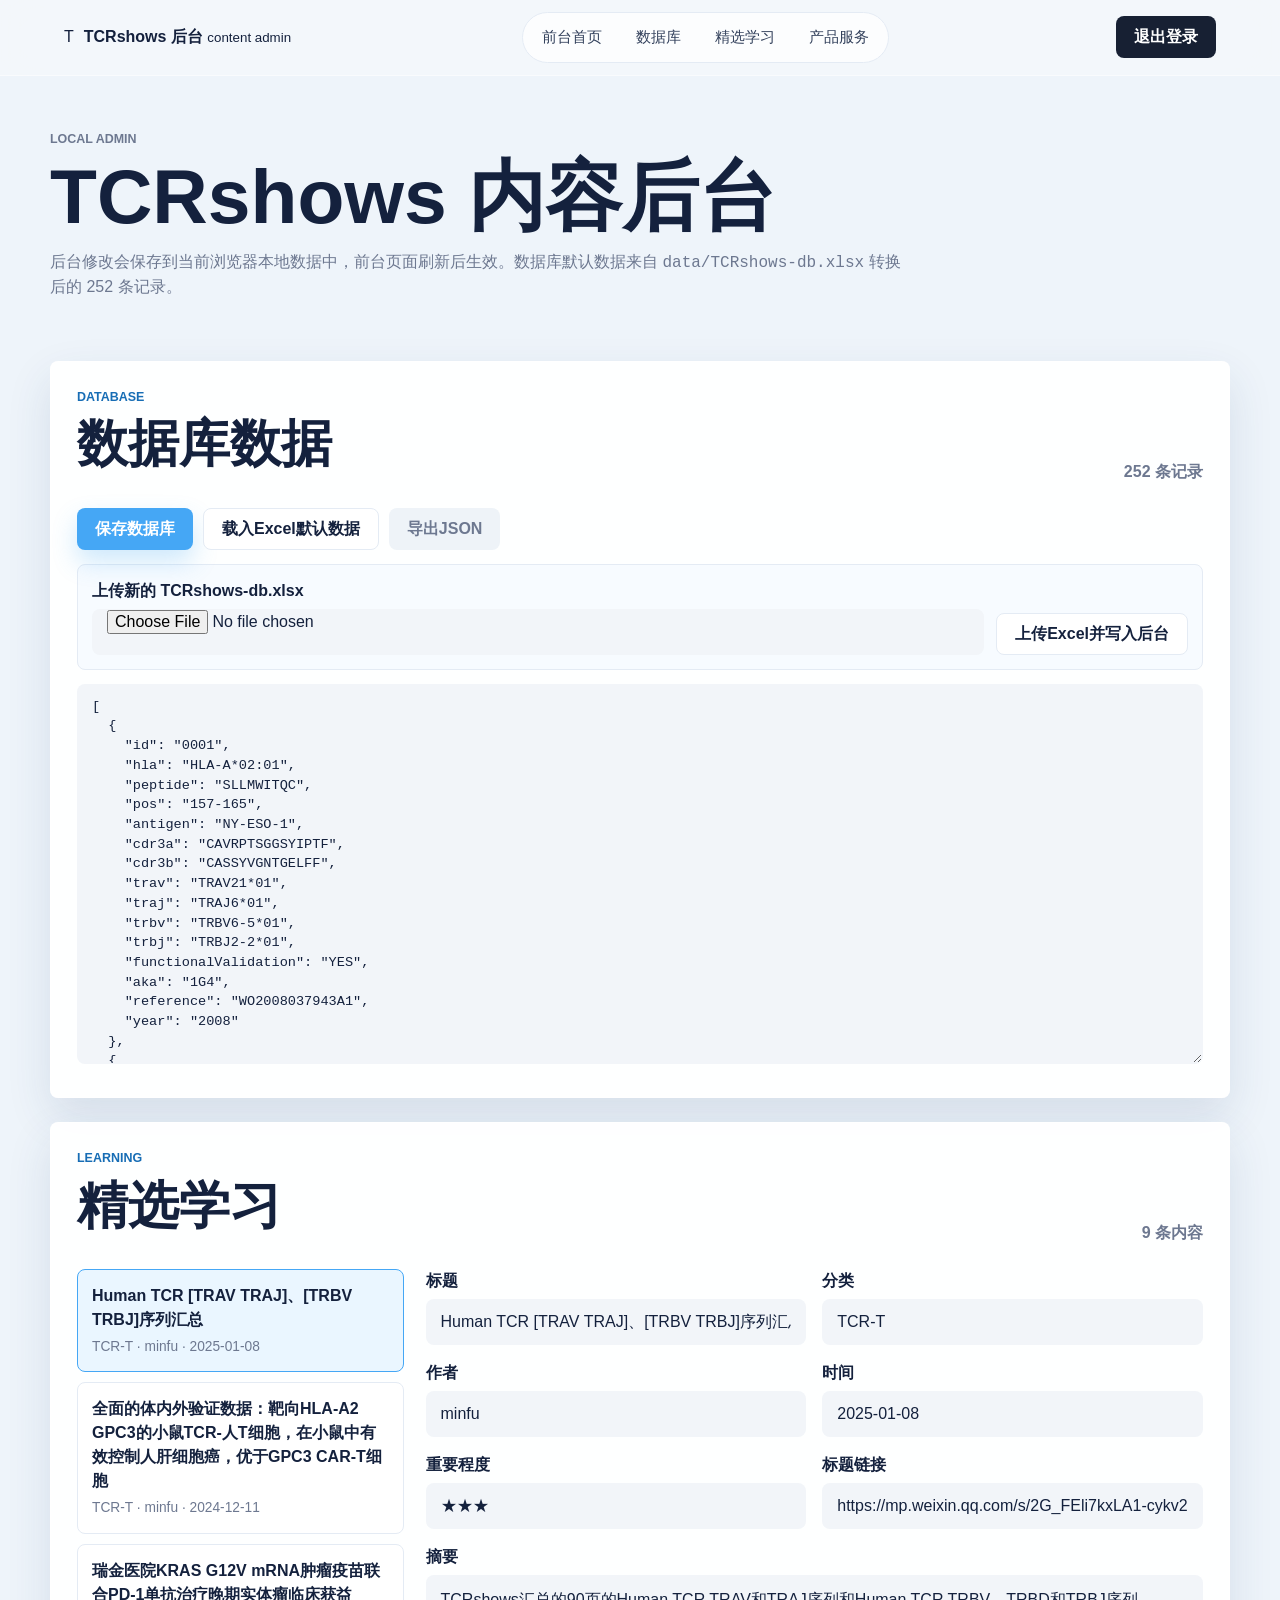
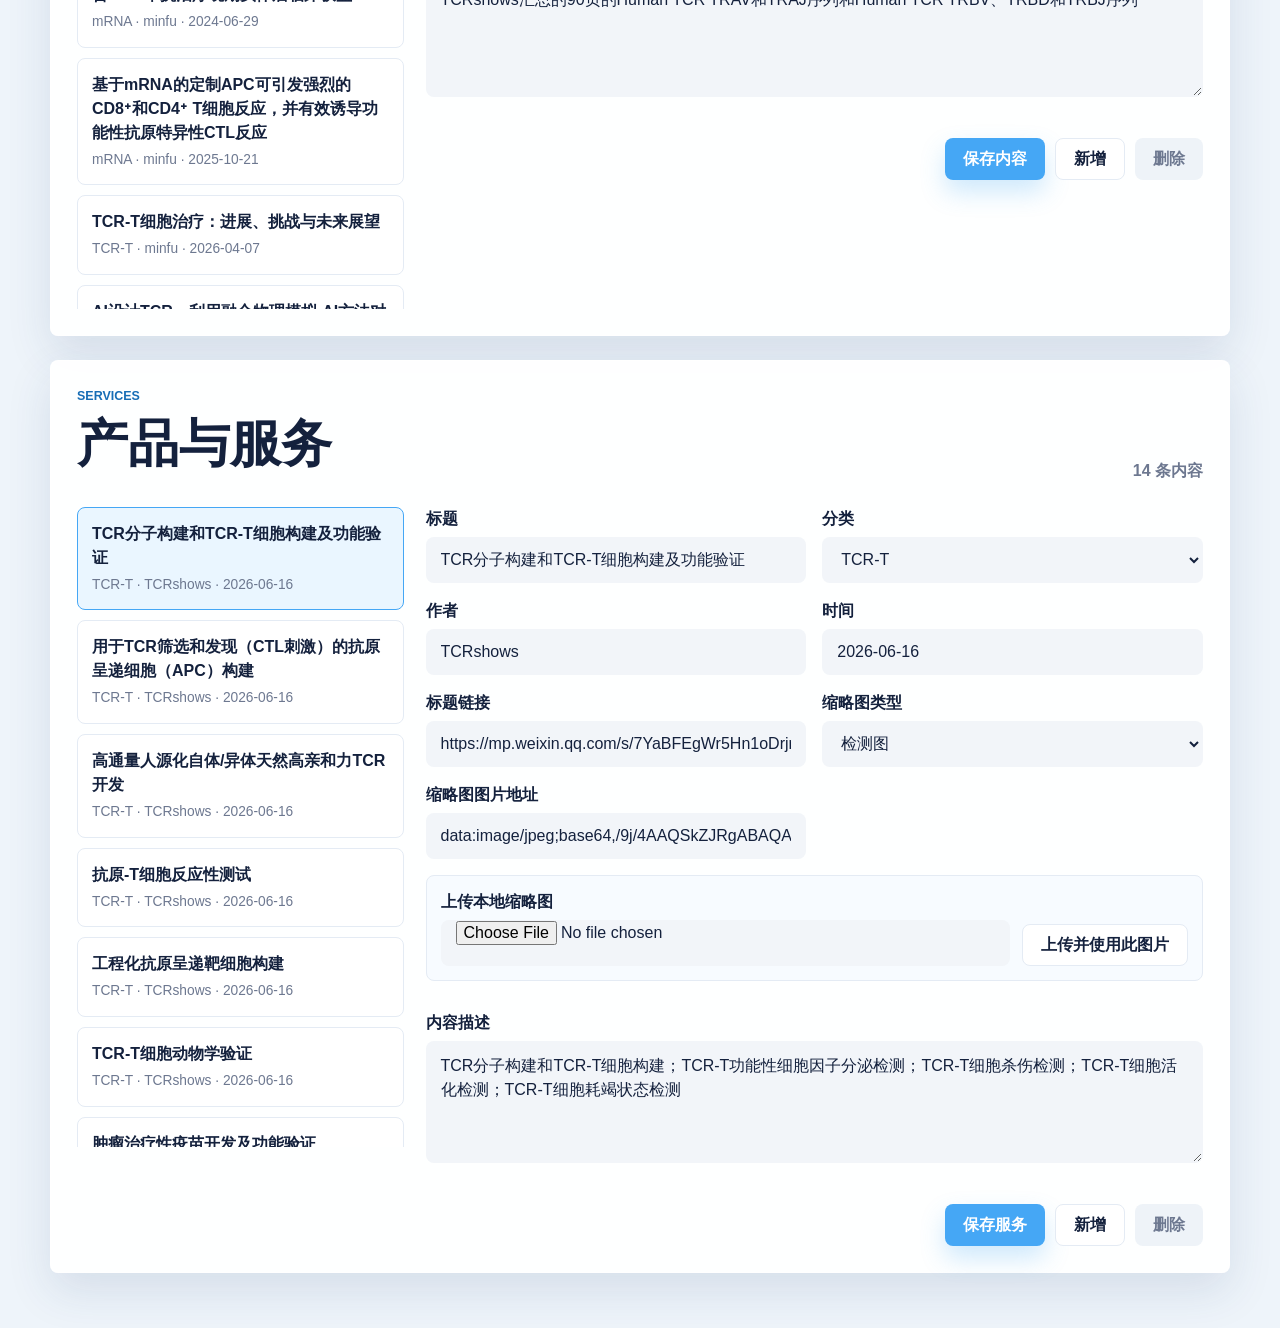
==== commit 12356941: "Redirect public pages away from admin domain" ====
--- a/admin.html
+++ b/admin.html
@@ -9,7 +9,7 @@
   </head>
   <body class="admin-page">
     <header class="site-header" id="top">
-      <a class="brand" href="index.html#home" aria-label="返回TCRshows首页">
+      <a class="brand" href="https://tcrshows.com/" aria-label="返回TCRshows首页">
         <span class="brand-mark">T</span>
         <span>
           <strong>TCRshows 后台</strong>
@@ -18,7 +18,7 @@
       </a>
 
       <nav class="primary-nav" aria-label="后台导航">
-        <a href="index.html">前台首页</a>
+        <a href="https://tcrshows.com/">前台首页</a>
         <a href="#admin-db">数据库</a>
         <a href="#admin-articles">精选学习</a>
         <a href="#admin-services">产品服务</a>
--- a/styles.css
+++ b/styles.css
@@ -28,9 +28,11 @@
   background: var(--bg);
   color: var(--ink);
   font-family:
-    Inter, "PingFang SC", "Microsoft YaHei", "Noto Sans CJK SC", Arial,
+    Inter, "Microsoft YaHei UI", "Microsoft YaHei", "PingFang SC", "Noto Sans CJK SC", Arial,
     sans-serif;
   line-height: 1.5;
+  font-size: 16px;
+  letter-spacing: 0;
 }
 
 a {
@@ -1358,3 +1360,1031 @@
     flex-direction: column;
   }
 }
+
+/* Standalone public pages */
+.page-home,
+.page-sub {
+  min-height: 100vh;
+  background:
+    linear-gradient(180deg, #eef6ff 0%, #f7fbff 36%, #f3f7f2 100%);
+}
+
+.primary-nav a.active {
+  background: #fff;
+  color: var(--blue-dark);
+  box-shadow: 0 8px 18px rgba(29, 69, 112, 0.08);
+}
+
+.page-home main,
+.page-shell {
+  width: min(1180px, calc(100% - 40px));
+  margin: 0 auto;
+}
+
+.page-home main {
+  padding: 46px 0 34px;
+}
+
+.home-hero {
+  display: grid;
+  place-items: center;
+  min-height: clamp(480px, 62vh, 620px);
+  padding: clamp(46px, 8vw, 88px) clamp(20px, 5vw, 72px);
+  border: 1px solid rgba(255, 255, 255, 0.76);
+  border-radius: var(--radius);
+  background:
+    linear-gradient(135deg, rgba(255, 255, 255, 0.96), rgba(238, 248, 255, 0.92)),
+    url("assets/tcr-therapy-hero.png") center / cover;
+  box-shadow: var(--shadow);
+  text-align: center;
+}
+
+.home-kicker {
+  margin: 0 0 12px;
+  color: var(--blue-dark);
+  font-size: 0.92rem;
+  font-weight: 800;
+  letter-spacing: 0;
+}
+
+.home-hero h1 {
+  margin: 0;
+  font-size: clamp(3.1rem, 8vw, 6.7rem);
+  line-height: 0.95;
+}
+
+.home-copy {
+  width: min(720px, 100%);
+  margin: 22px auto 0;
+  color: #31435d;
+  font-size: clamp(1rem, 2vw, 1.2rem);
+}
+
+.home-search {
+  display: grid;
+  grid-template-columns: minmax(0, 1fr) auto;
+  width: min(650px, 100%);
+  margin: 30px auto 0;
+  padding: 6px;
+  border: 1px solid #d7e6f4;
+  border-radius: 8px;
+  background: #fff;
+  box-shadow: 0 16px 35px rgba(29, 69, 112, 0.1);
+}
+
+.home-search input {
+  min-width: 0;
+  border: 0;
+  background: transparent;
+  outline: 0;
+}
+
+.home-search button {
+  min-height: 44px;
+  padding: 0 24px;
+  border: 0;
+  border-radius: 6px;
+  background: var(--blue);
+  color: #fff;
+  font-weight: 800;
+}
+
+.home-actions {
+  display: flex;
+  flex-wrap: wrap;
+  justify-content: center;
+  gap: 12px;
+  margin-top: 22px;
+}
+
+.home-stats {
+  display: grid;
+  grid-template-columns: repeat(4, minmax(0, 1fr));
+  gap: 12px;
+  width: min(820px, 100%);
+  margin-top: 36px;
+}
+
+.home-stats div {
+  padding: 16px 14px;
+  border: 1px solid #dfeaf4;
+  border-radius: var(--radius);
+  background: rgba(255, 255, 255, 0.86);
+}
+
+.home-stats strong,
+.home-stats span {
+  display: block;
+}
+
+.home-stats strong {
+  color: var(--blue-dark);
+  font-size: clamp(1.7rem, 3vw, 2.45rem);
+  line-height: 1;
+}
+
+.home-stats span {
+  margin-top: 8px;
+  color: var(--muted);
+  font-weight: 700;
+}
+
+.home-entry-grid {
+  display: grid;
+  grid-template-columns: repeat(3, minmax(0, 1fr));
+  gap: 18px;
+  margin-top: 24px;
+}
+
+.home-entry-card {
+  display: grid;
+  min-height: 188px;
+  align-content: center;
+  gap: 9px;
+  padding: 28px;
+  border: 1px solid #dfebf5;
+  border-radius: var(--radius);
+  background: rgba(255, 255, 255, 0.96);
+  box-shadow: 0 14px 34px rgba(29, 69, 112, 0.09);
+  transition:
+    transform 160ms ease,
+    box-shadow 160ms ease;
+}
+
+.home-entry-card:hover,
+.home-entry-card:focus-visible {
+  transform: translateY(-2px);
+  box-shadow: 0 18px 42px rgba(29, 69, 112, 0.13);
+}
+
+.entry-icon {
+  display: grid;
+  width: 46px;
+  height: 46px;
+  place-items: center;
+  border-radius: 8px;
+  color: #fff;
+  font-size: 1.3rem;
+  font-weight: 900;
+}
+
+.entry-icon.blue {
+  background: var(--blue);
+}
+
+.entry-icon.green {
+  background: var(--green);
+}
+
+.entry-icon.purple {
+  background: #7d7cf2;
+}
+
+.home-entry-card strong {
+  font-size: 1.22rem;
+}
+
+.home-entry-card small {
+  color: var(--muted);
+  font-weight: 700;
+}
+
+.page-shell {
+  padding: 42px 0 38px;
+}
+
+.page-title {
+  padding: 34px 0 22px;
+}
+
+.page-title h1 {
+  margin: 0;
+  font-size: clamp(2.1rem, 5vw, 4rem);
+  line-height: 1.05;
+}
+
+.page-title p {
+  max-width: 760px;
+  margin: 12px 0 0;
+  color: var(--muted);
+  font-size: 1.05rem;
+}
+
+.page-panel {
+  padding: 26px;
+  border: 1px solid rgba(255, 255, 255, 0.76);
+  border-radius: var(--radius);
+  background: rgba(255, 255, 255, 0.96);
+  box-shadow: var(--shadow);
+}
+
+.page-panel h2 {
+  margin: 0 0 8px;
+}
+
+.page-panel > p {
+  margin: 0 0 22px;
+  color: var(--muted);
+}
+
+.page-db-form {
+  padding: 0;
+  border: 0;
+  background: transparent;
+  box-shadow: none;
+}
+
+.page-db-form .form-grid {
+  grid-template-columns: repeat(5, minmax(140px, 1fr));
+  gap: 12px;
+}
+
+.page-db-form .form-actions {
+  margin-top: 16px;
+}
+
+.page-panel .results-card {
+  margin-top: 22px;
+  padding: 18px;
+  border-color: #dfeaf4;
+  box-shadow: none;
+}
+
+.page-filters {
+  display: flex;
+  flex-wrap: wrap;
+  gap: 10px;
+  margin-bottom: 18px;
+}
+
+.page-filters button {
+  min-height: 38px;
+  padding: 0 16px;
+  border: 1px solid #d7e6f4;
+  border-radius: 8px;
+  background: #fff;
+  color: var(--muted);
+  font-weight: 800;
+}
+
+.page-filters button.active,
+.page-filters button:hover {
+  border-color: var(--blue);
+  background: #eaf6ff;
+  color: var(--blue-dark);
+}
+
+.article-list-page,
+.service-list-page {
+  display: grid;
+  gap: 14px;
+}
+
+.article-list-page {
+  grid-template-columns: repeat(3, minmax(0, 1fr));
+}
+
+.page-card {
+  min-width: 0;
+  border: 1px solid #dfeaf4;
+  border-radius: var(--radius);
+  background: rgba(255, 255, 255, 0.96);
+  box-shadow: 0 12px 30px rgba(29, 69, 112, 0.08);
+}
+
+.article-list-page .page-card {
+  min-height: 220px;
+  padding: 22px;
+}
+
+.card-kicker {
+  display: flex;
+  align-items: center;
+  justify-content: space-between;
+  gap: 10px;
+}
+
+.stars {
+  color: var(--amber);
+  font-size: 0.9rem;
+  letter-spacing: 0;
+}
+
+.article-list-page h3,
+.service-list-page h3 {
+  margin: 16px 0 0;
+  font-size: 1.15rem;
+  line-height: 1.35;
+}
+
+.article-list-page .article-card h3 {
+  width: auto;
+  min-height: 0;
+  padding-right: 0;
+}
+
+.card-meta {
+  display: flex;
+  flex-wrap: wrap;
+  gap: 10px;
+  margin-top: 18px;
+  color: var(--muted);
+  font-size: 0.9rem;
+  font-weight: 700;
+}
+
+.service-list-page .page-card {
+  display: grid;
+  grid-template-columns: 170px minmax(0, 1fr);
+  gap: 18px;
+  align-items: stretch;
+  padding: 16px;
+}
+
+.service-list-page .service-thumb {
+  width: 100%;
+  aspect-ratio: 1 / 1;
+  min-height: 0;
+  overflow: hidden;
+  border: 1px solid #e2edf6;
+  border-radius: var(--radius);
+  background: #fff;
+}
+
+.service-list-page .service-content {
+  min-width: 0;
+}
+
+.service-list-page p {
+  margin: 10px 0 0;
+  color: var(--muted);
+}
+
+.app-footer {
+  width: min(1180px, calc(100% - 40px));
+  margin: 36px auto 0;
+  padding: 28px 0 22px;
+  border-top: 1px solid #dce8f3;
+}
+
+.footer-grid {
+  display: grid;
+  grid-template-columns: minmax(210px, 1.2fr) minmax(170px, 0.8fr) minmax(130px, 0.55fr) minmax(270px, 1.2fr);
+  gap: 22px;
+}
+
+.app-footer h2 {
+  margin: 0 0 10px;
+  font-size: 1rem;
+}
+
+.app-footer p {
+  margin: 0;
+  color: var(--muted);
+}
+
+.app-footer a {
+  display: block;
+  width: fit-content;
+  margin: 0 0 8px;
+  color: var(--blue-dark);
+  font-weight: 800;
+}
+
+.footer-qr-grid {
+  display: grid;
+  grid-template-columns: repeat(3, minmax(0, 1fr));
+  gap: 12px;
+}
+
+.footer-qr-grid figure {
+  margin: 0;
+  padding: 10px;
+  border: 1px solid #dfeaf4;
+  border-radius: var(--radius);
+  background: #fff;
+  text-align: center;
+}
+
+.footer-qr-grid img {
+  width: 88px;
+  height: 88px;
+  margin: 0 auto;
+  object-fit: contain;
+}
+
+.footer-qr-grid figcaption {
+  margin-top: 7px;
+  color: var(--muted);
+  font-size: 0.82rem;
+  font-weight: 800;
+}
+
+.footer-bottom {
+  display: flex;
+  align-items: center;
+  justify-content: space-between;
+  gap: 16px;
+  margin-top: 24px;
+  padding-top: 18px;
+  border-top: 1px solid #e3edf6;
+  color: var(--muted);
+  font-size: 0.92rem;
+}
+
+.footer-bottom a {
+  margin: 0;
+  white-space: nowrap;
+}
+
+@media (max-width: 1080px) {
+  .page-db-form .form-grid {
+    grid-template-columns: repeat(3, minmax(140px, 1fr));
+  }
+
+  .article-list-page {
+    grid-template-columns: repeat(2, minmax(0, 1fr));
+  }
+
+  .footer-grid {
+    grid-template-columns: repeat(2, minmax(0, 1fr));
+  }
+}
+
+@media (max-width: 760px) {
+  .page-home main,
+  .page-shell,
+  .app-footer {
+    width: min(100% - 24px, 1180px);
+  }
+
+  .page-home main,
+  .page-shell {
+    padding-top: 24px;
+  }
+
+  .home-hero {
+    min-height: 0;
+    padding: 42px 18px;
+  }
+
+  .home-search {
+    grid-template-columns: 1fr;
+  }
+
+  .home-search button {
+    width: 100%;
+  }
+
+  .home-stats,
+  .home-entry-grid,
+  .article-list-page,
+  .footer-grid,
+  .footer-qr-grid {
+    grid-template-columns: 1fr;
+  }
+
+  .page-db-form .form-grid {
+    grid-template-columns: 1fr;
+  }
+
+  .page-panel {
+    padding: 18px;
+  }
+
+  .service-list-page .page-card {
+    grid-template-columns: 1fr;
+  }
+
+  .service-list-page .service-thumb {
+    width: min(220px, 100%);
+  }
+
+  .footer-bottom {
+    align-items: flex-start;
+    flex-direction: column;
+  }
+}
+
+/* Screenshot-matched public typography and card rhythm */
+.page-home,
+.page-sub {
+  color: #07152b;
+  font-family:
+    Inter, "Microsoft YaHei UI", "Microsoft YaHei", "PingFang SC",
+    "Noto Sans CJK SC", Arial, sans-serif;
+}
+
+.page-home {
+  background: linear-gradient(180deg, #f3f8ff 0%, #ffffff 56%, #f8fafc 100%);
+}
+
+.page-sub {
+  background: #fff;
+}
+
+.page-home main {
+  width: 100%;
+  padding: 0;
+}
+
+.home-hero {
+  min-height: 720px;
+  padding: 96px 20px 84px;
+  border: 0;
+  border-radius: 0;
+  background: linear-gradient(180deg, #f1f7ff 0%, #f9fcff 100%);
+  box-shadow: none;
+}
+
+.home-kicker {
+  margin-bottom: 16px;
+  color: #2563eb;
+  font-size: 16px;
+  font-weight: 700;
+}
+
+.home-hero h1 {
+  color: #111827;
+  font-size: clamp(52px, 5.5vw, 68px);
+  font-weight: 800;
+  line-height: 1;
+}
+
+.home-copy {
+  width: min(720px, calc(100% - 32px));
+  margin-top: 24px;
+  color: #334155;
+  font-size: 20px;
+  font-weight: 400;
+  line-height: 1.55;
+}
+
+.home-search {
+  width: min(670px, calc(100% - 32px));
+  margin-top: 34px;
+  padding: 0;
+  border: 0;
+  border-radius: 6px;
+  box-shadow: 0 12px 28px rgba(15, 23, 42, 0.12);
+}
+
+.home-search input {
+  height: 58px;
+  padding: 0 24px;
+  color: #111827;
+  font-size: 17px;
+}
+
+.home-search input::placeholder {
+  color: #9aa4b5;
+}
+
+.home-search button {
+  min-height: 58px;
+  padding: 0 30px;
+  border-radius: 0 6px 6px 0;
+  background: #2563eb;
+  font-size: 16px;
+  font-weight: 700;
+}
+
+.home-actions {
+  margin-top: 32px;
+  gap: 16px;
+}
+
+.home-actions .button {
+  min-height: 50px;
+  padding: 0 24px;
+  font-size: 16px;
+  font-weight: 700;
+}
+
+.home-actions .button.primary {
+  background: #2563eb;
+}
+
+.home-stats {
+  width: min(900px, calc(100% - 32px));
+  gap: 24px;
+  margin-top: 64px;
+}
+
+.home-stats div {
+  min-height: 112px;
+  padding: 24px 18px;
+  border: 1px solid #eef2f7;
+  background: #fff;
+  box-shadow: 0 5px 18px rgba(15, 23, 42, 0.04);
+}
+
+.home-stats strong {
+  color: #2563eb;
+  font-size: 34px;
+  font-weight: 800;
+}
+
+.home-stats span {
+  margin-top: 10px;
+  color: #334155;
+  font-size: 14px;
+  font-weight: 400;
+}
+
+.home-entry-grid {
+  width: min(100%, 100%);
+  gap: 24px;
+  margin: 0;
+  padding: 48px 20px;
+  background: #f8fafc;
+}
+
+.home-entry-card {
+  min-height: 184px;
+  padding: 32px;
+  border: 1px solid #edf1f6;
+  background: #fff;
+  box-shadow: 0 8px 20px rgba(15, 23, 42, 0.08);
+}
+
+.home-entry-card strong {
+  color: #07152b;
+  font-size: 22px;
+  font-weight: 800;
+}
+
+.home-entry-card small {
+  color: #475569;
+  font-size: 16px;
+  font-weight: 400;
+}
+
+.page-shell {
+  width: min(100% - 40px, 1780px);
+  padding: 30px 0 80px;
+}
+
+.page-title {
+  padding: 0 0 34px;
+}
+
+.page-title h1 {
+  color: #06152d;
+  font-size: 34px;
+  font-weight: 800;
+  line-height: 1.2;
+}
+
+.page-title p {
+  margin-top: 8px;
+  color: #334155;
+  font-size: 18px;
+}
+
+.page-panel,
+.page-card {
+  border: 1px solid #eef2f7;
+  background: #fff;
+  box-shadow: 0 7px 18px rgba(15, 23, 42, 0.09);
+}
+
+.page-panel {
+  padding: 30px;
+}
+
+.page-panel h2 {
+  color: #06152d;
+  font-size: 30px;
+  font-weight: 800;
+}
+
+.page-panel > p {
+  color: #334155;
+  font-size: 18px;
+  line-height: 1.7;
+}
+
+.page-db-form .form-grid {
+  gap: 16px 20px;
+}
+
+.page-db-form label span {
+  color: #0f1f38;
+  font-size: 16px;
+  font-weight: 700;
+}
+
+.page-db-form input {
+  min-height: 50px;
+  border-color: #cbd5e1;
+  color: #0f172a;
+  font-size: 18px;
+}
+
+.page-db-form input::placeholder {
+  color: #97a1b3;
+}
+
+.page-filters {
+  gap: 10px;
+  margin-bottom: 46px;
+}
+
+.page-filters button {
+  min-height: 42px;
+  padding: 0 18px;
+  border: 0;
+  border-radius: 8px;
+  background: #f1f3f7;
+  color: #0f172a;
+  font-size: 16px;
+  font-weight: 700;
+}
+
+.page-filters button.active {
+  background: #2563eb;
+  color: #fff;
+}
+
+.service-filter-row button.active {
+  background: #9333ea;
+}
+
+.article-list-page {
+  grid-template-columns: repeat(2, minmax(0, 1fr));
+  gap: 24px;
+}
+
+.service-list-page {
+  grid-template-columns: repeat(3, minmax(0, 1fr));
+  gap: 28px;
+}
+
+.article-list-page .page-card,
+.service-list-page .page-card {
+  min-height: 174px;
+  padding: 26px;
+}
+
+.service-list-page .page-card {
+  display: block;
+}
+
+.service-list-page .service-thumb {
+  width: 100%;
+  margin-bottom: 18px;
+}
+
+.tag {
+  min-height: 24px;
+  padding: 0 9px;
+  border-radius: 4px;
+  background: #dbeafe;
+  color: #2563eb;
+  font-size: 13px;
+  font-weight: 700;
+}
+
+.service-tag {
+  background: #f3e8ff;
+  color: #9333ea;
+}
+
+.stars {
+  display: inline-flex;
+  gap: 1px;
+  align-items: center;
+  color: inherit;
+  font-size: 14px;
+  line-height: 1;
+}
+
+.star.filled {
+  color: #f6a800;
+}
+
+.star.empty {
+  color: #d6dde8;
+}
+
+.article-list-page h3,
+.service-list-page h3 {
+  margin-top: 14px;
+  color: #06152d;
+  font-size: 20px;
+  font-weight: 800;
+  line-height: 1.35;
+}
+
+.card-summary,
+.service-list-page p {
+  color: #334155;
+  font-size: 15px;
+  line-height: 1.7;
+}
+
+.card-meta {
+  justify-content: flex-start;
+  gap: 20px;
+  margin-top: 20px;
+  padding-top: 0;
+  border-top: 0;
+  color: #64748b;
+  font-size: 15px;
+  font-weight: 400;
+}
+
+.app-footer {
+  width: 100%;
+  margin-top: 0;
+  padding: 38px 20px 24px;
+  border-top: 1px solid #e2e8f0;
+  background: #f8fafc;
+}
+
+.footer-grid {
+  width: min(100% - 0px, 1780px);
+  margin: 0 auto;
+  grid-template-columns: 1fr 1fr 1fr;
+  gap: 32px;
+}
+
+.app-footer h2 {
+  color: #06152d;
+  font-size: 20px;
+  font-weight: 800;
+}
+
+.app-footer p,
+.app-footer a {
+  color: #334155;
+  font-size: 15px;
+  font-weight: 400;
+}
+
+.app-footer section:first-child h2 {
+  color: #2563eb;
+}
+
+.footer-qr-grid {
+  grid-template-columns: repeat(3, 96px);
+}
+
+.footer-bottom {
+  width: min(100%, 1780px);
+  margin: 34px auto 0;
+  color: #64748b;
+  font-size: 14px;
+}
+
+@media (max-width: 1080px) {
+  .service-list-page {
+    grid-template-columns: repeat(2, minmax(0, 1fr));
+  }
+}
+
+@media (max-width: 760px) {
+  .home-hero {
+    min-height: 0;
+    padding: 56px 12px;
+  }
+
+  .home-stats,
+  .home-entry-grid,
+  .article-list-page,
+  .service-list-page,
+  .footer-grid {
+    grid-template-columns: 1fr;
+  }
+
+  .home-entry-grid {
+    padding: 24px 12px;
+  }
+
+  .page-shell {
+    width: min(100% - 24px, 1780px);
+    padding-top: 24px;
+  }
+}
+
+/* Compact service cards and three-column footer */
+.service-list-page {
+  grid-template-columns: repeat(2, minmax(0, 1fr));
+  gap: 20px;
+}
+
+.service-list-page .service-card.page-card {
+  display: grid;
+  grid-template-columns: 168px minmax(0, 1fr);
+  gap: 18px;
+  min-height: 182px;
+  align-items: stretch;
+  padding: 18px;
+}
+
+.service-list-page .service-card.no-thumb {
+  grid-template-columns: 1fr;
+}
+
+.service-list-page .service-thumb {
+  width: 168px;
+  aspect-ratio: 1 / 1;
+  margin: 0;
+}
+
+.service-list-page .service-content {
+  display: flex;
+  min-width: 0;
+  flex-direction: column;
+  align-items: flex-start;
+}
+
+.service-list-page h3 {
+  margin-top: 12px;
+  font-size: 19px;
+}
+
+.service-list-page p {
+  margin-top: 8px;
+  font-size: 15px;
+  line-height: 1.6;
+}
+
+.service-list-page .card-meta {
+  margin-top: auto;
+  padding-top: 16px;
+}
+
+.footer-grid {
+  grid-template-columns: minmax(260px, 1.15fr) minmax(180px, 0.7fr) minmax(330px, 1fr);
+  align-items: start;
+}
+
+.footer-contact {
+  margin-top: 28px;
+}
+
+.footer-contact h3 {
+  margin: 0 0 10px;
+  color: #06152d;
+  font-size: 20px;
+  font-weight: 800;
+  line-height: 1.2;
+}
+
+.footer-qr-grid {
+  grid-template-columns: repeat(3, 104px);
+  justify-content: start;
+}
+
+.footer-qr-grid img {
+  width: 92px;
+  height: 92px;
+}
+
+@media (max-width: 1180px) {
+  .service-list-page {
+    grid-template-columns: 1fr;
+  }
+}
+
+@media (max-width: 900px) {
+  .footer-grid {
+    grid-template-columns: 1fr;
+  }
+}
+
+@media (max-width: 620px) {
+  .service-list-page .service-card.page-card {
+    grid-template-columns: 1fr;
+  }
+
+  .service-list-page .service-thumb {
+    width: min(220px, 100%);
+  }
+
+  .footer-qr-grid {
+    grid-template-columns: repeat(3, minmax(0, 1fr));
+  }
+}
+
+/* Slightly inset footer content from the left edge */
+.app-footer {
+  padding-left: clamp(36px, 4.5vw, 84px);
+  padding-right: 24px;
+}
+
+.footer-grid,
+.footer-bottom {
+  width: min(100%, 1780px);
+  margin-left: 0;
+  margin-right: auto;
+}
+
+@media (max-width: 760px) {
+  .app-footer {
+    padding-left: 18px;
+    padding-right: 18px;
+  }
+}
